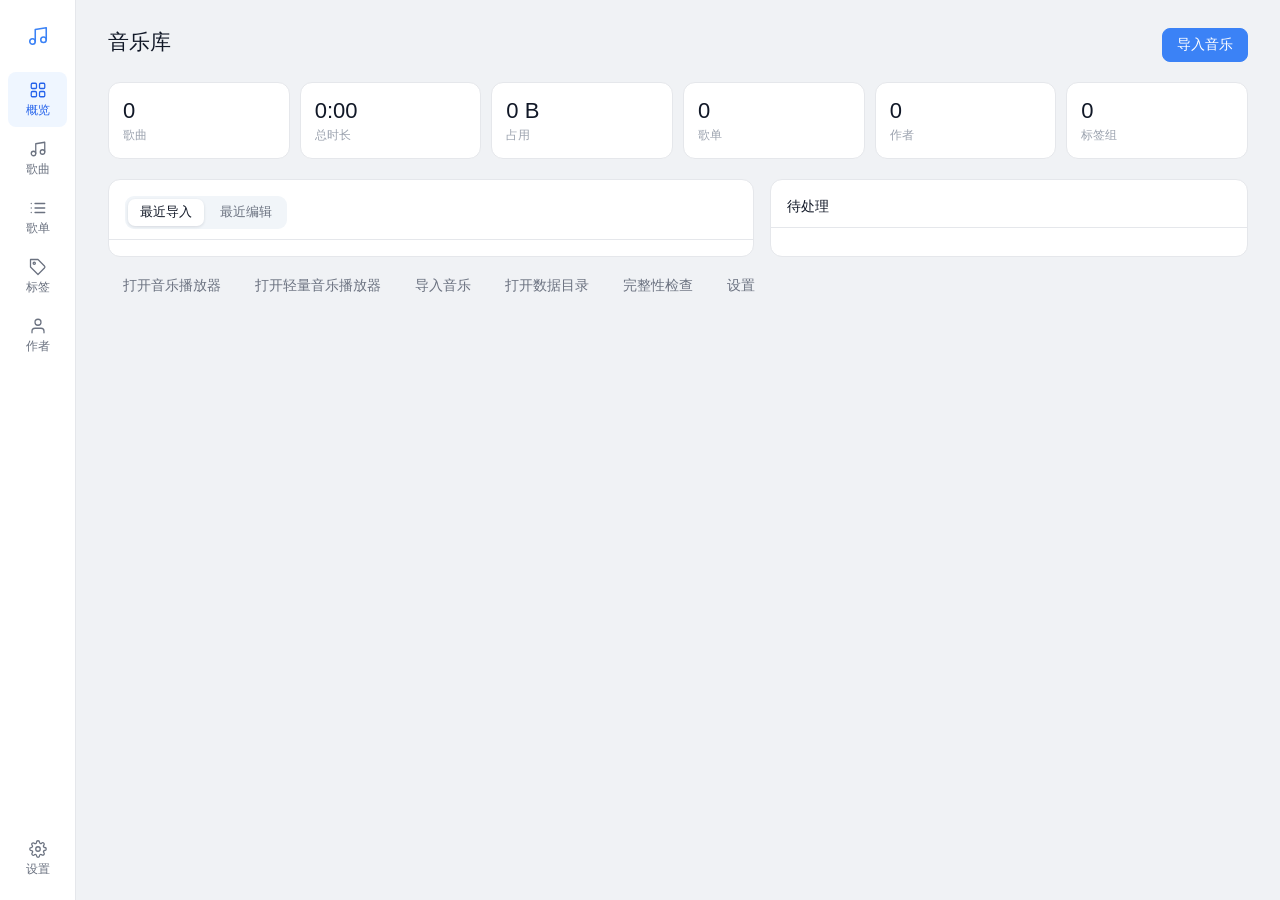
==== app/ui/manager/index.html @ 45241abf "重构（项目大一统）" ====
<!DOCTYPE html>
<html lang="zh-CN" data-theme="light">
<head>
  <meta charset="utf-8">
  <meta name="viewport" content="width=device-width, initial-scale=1">
  <title>音乐库管理器</title>
  <link rel="stylesheet" href="styles.css">
  <script>
    // 首帧前先把主题定下来，避免深色模式下先白一下。
    (function () {
      try {
        var saved = window.localStorage.getItem("theme");
        if (saved === "light" || saved === "dark") {
          document.documentElement.dataset.theme = saved;
        } else if (window.matchMedia("(prefers-color-scheme: dark)").matches) {
          document.documentElement.dataset.theme = "dark";
        }
      } catch (error) {
        /* localStorage 不可用时按浅色处理 */
      }
    })();
  </script>
</head>
<body>
  <div class="app" id="app">
    <nav class="rail" aria-label="主导航">
      <div class="rail-brand" aria-hidden="true">
        <svg viewBox="0 0 24 24"><path d="M9 18V5l12-2v13"/><circle cx="6" cy="18" r="3"/><circle cx="18" cy="16" r="3"/></svg>
      </div>

      <button class="rail-item is-active" data-section="overview">
        <svg viewBox="0 0 24 24" aria-hidden="true">
          <rect x="3" y="3" width="7" height="7" rx="1.5"/>
          <rect x="14" y="3" width="7" height="7" rx="1.5"/>
          <rect x="3" y="14" width="7" height="7" rx="1.5"/>
          <rect x="14" y="14" width="7" height="7" rx="1.5"/>
        </svg>
        <span data-i18n="nav.overview">概览</span>
      </button>

      <button class="rail-item" data-section="songs">
        <svg viewBox="0 0 24 24" aria-hidden="true">
          <path d="M9 18V5l12-2v13"/>
          <circle cx="6" cy="18" r="3"/>
          <circle cx="18" cy="16" r="3"/>
        </svg>
        <span data-i18n="nav.songs">歌曲</span>
      </button>

      <button class="rail-item" data-section="playlists">
        <svg viewBox="0 0 24 24" aria-hidden="true">
          <path d="M8 6h13M8 12h13M8 18h13M3 6h.01M3 12h.01M3 18h.01"/>
        </svg>
        <span data-i18n="nav.playlists">歌单</span>
      </button>

      <button class="rail-item" data-section="tags">
        <svg viewBox="0 0 24 24" aria-hidden="true">
          <path d="M20.59 13.41 12 22 2 12V2h10l8.59 8.59a2 2 0 0 1 0 2.82Z"/>
          <circle cx="7" cy="7" r="1.5"/>
        </svg>
        <span data-i18n="nav.tags">标签</span>
      </button>

      <button class="rail-item" data-section="authors">
        <svg viewBox="0 0 24 24" aria-hidden="true">
          <path d="M20 21v-2a4 4 0 0 0-4-4H8a4 4 0 0 0-4 4v2"/>
          <circle cx="12" cy="7" r="4"/>
        </svg>
        <span data-i18n="nav.authors">作者</span>
      </button>

      <div class="rail-spacer"></div>

      <button class="rail-item" data-section="settings">
        <svg viewBox="0 0 24 24" aria-hidden="true">
          <circle cx="12" cy="12" r="3"/>
          <path d="M19.4 15a1.65 1.65 0 0 0 .33 1.82l.06.06a2 2 0 1 1-2.83 2.83l-.06-.06a1.65 1.65 0 0 0-1.82-.33 1.65 1.65 0 0 0-1 1.51V21a2 2 0 1 1-4 0v-.09a1.65 1.65 0 0 0-1-1.51 1.65 1.65 0 0 0-1.82.33l-.06.06a2 2 0 1 1-2.83-2.83l.06-.06a1.65 1.65 0 0 0 .33-1.82 1.65 1.65 0 0 0-1.51-1H3a2 2 0 1 1 0-4h.09a1.65 1.65 0 0 0 1.51-1 1.65 1.65 0 0 0-.33-1.82l-.06-.06a2 2 0 1 1 2.83-2.83l.06.06a1.65 1.65 0 0 0 1.82.33H9a1.65 1.65 0 0 0 1-1.51V3a2 2 0 1 1 4 0v.09a1.65 1.65 0 0 0 1 1.51 1.65 1.65 0 0 0 1.82-.33l.06-.06a2 2 0 1 1 2.83 2.83l-.06.06a1.65 1.65 0 0 0-.33 1.82V9a1.65 1.65 0 0 0 1.51 1H21a2 2 0 1 1 0 4h-.09a1.65 1.65 0 0 0-1.51 1Z"/>
        </svg>
        <span data-i18n="nav.settings">设置</span>
      </button>
    </nav>

    <main class="main" id="main">
      <section class="view" data-view="overview">
        <header class="page-head">
          <div class="page-title">
            <h1 data-i18n="overview.title">音乐库</h1>
            <p class="page-sub" id="summary"></p>
          </div>
          <div class="page-actions">
            <button class="btn primary" data-action="import" data-i18n="action.import_music">导入音乐</button>
          </div>
        </header>

        <div class="stats" id="stats">
          <button class="stat" data-target="songs">
            <span class="stat-value" data-stat="musics">0</span>
            <span class="stat-label" data-i18n="overview.stat_songs">歌曲</span>
          </button>
          <button class="stat" data-target="songs">
            <span class="stat-value" data-stat="duration">0:00</span>
            <span class="stat-label" data-i18n="overview.stat_duration">总时长</span>
          </button>
          <button class="stat" data-target="songs">
            <span class="stat-value" data-stat="size">0 B</span>
            <span class="stat-label" data-i18n="overview.stat_size">占用</span>
          </button>
          <button class="stat" data-target="playlists">
            <span class="stat-value" data-stat="playlists">0</span>
            <span class="stat-label" data-i18n="overview.stat_playlists">歌单</span>
          </button>
          <button class="stat" data-target="authors">
            <span class="stat-value" data-stat="authors">0</span>
            <span class="stat-label" data-i18n="overview.stat_authors">作者</span>
          </button>
          <button class="stat" data-target="tags">
            <span class="stat-value" data-stat="tag_groups">0</span>
            <span class="stat-label" data-i18n="overview.stat_tags">标签组</span>
          </button>
        </div>

        <div class="empty" id="overview-empty" hidden>
          <svg class="empty-art" viewBox="0 0 24 24" aria-hidden="true">
            <path d="M9 18V5l12-2v13"/>
            <circle cx="6" cy="18" r="3"/>
            <circle cx="18" cy="16" r="3"/>
          </svg>
          <h2 data-i18n="empty.library_title">库里还没有歌</h2>
          <p data-i18n="empty.library_hint">导入音乐后，这里会显示歌曲、歌单与标签的概况。</p>
          <button class="btn primary" data-action="import" data-i18n="action.import_first">导入第一首歌</button>
        </div>

        <div class="columns" id="overview-columns">
          <section class="card">
            <div class="card-head">
              <div class="tabs" role="tablist">
                <button class="tab is-active" data-tab="imported" role="tab">
                  <span data-i18n="overview.recent_imported">最近导入</span>
                </button>
                <button class="tab" data-tab="edited" role="tab">
                  <span data-i18n="overview.recent_edited">最近编辑</span>
                </button>
              </div>
            </div>
            <ul class="rows" id="recent"></ul>
          </section>

          <section class="card">
            <div class="card-head">
              <h2 class="card-title" data-i18n="overview.issues">待处理</h2>
            </div>
            <ul class="rows" id="issues"></ul>
          </section>
        </div>

        <div class="quick" id="quick">
          <button class="btn ghost" data-action="launch_player" data-i18n="action.open_player">打开音乐播放器</button>
          <button class="btn ghost" data-action="launch_simple" data-i18n="action.open_simple">打开轻量音乐播放器</button>
          <button class="btn ghost" data-action="import" data-i18n="action.import_music">导入音乐</button>
          <button class="btn ghost" data-action="data_dir" data-i18n="action.open_data_dir">打开数据目录</button>
          <button class="btn ghost" data-action="integrity" data-i18n="action.integrity">完整性检查</button>
          <button class="btn ghost" data-action="settings" data-i18n="action.settings">设置</button>
        </div>
      </section>

      <section class="view view--split is-hidden" data-view="songs">
        <aside class="list-pane">
          <header class="pane-head">
            <div class="pane-title">
              <h2 data-i18n="nav.songs">歌曲</h2>
              <p class="pane-sub" id="songs-count"></p>
            </div>
            <button class="btn primary" data-action="import" data-i18n="action.import">导入</button>
          </header>

          <div class="search">
            <svg class="search-icon" viewBox="0 0 24 24" aria-hidden="true">
              <circle cx="11" cy="11" r="7"/>
              <path d="m20 20-3.5-3.5"/>
            </svg>
            <input id="songs-search" type="search" data-i18n-placeholder="songs.search" autocomplete="off">
            <button class="search-clear" id="songs-search-clear" type="button" aria-label="清除" hidden>×</button>
          </div>

          <div class="list-tools">
            <label class="check">
              <input type="checkbox" id="songs-select-all">
              <span data-i18n="action.select_all">全选</span>
            </label>
            <div class="select small" id="songs-sort" role="combobox" tabindex="0"
                 aria-expanded="false" aria-haspopup="listbox" data-value="title">
              <span class="select-value"></span>
              <svg class="select-arrow" viewBox="0 0 12 12" aria-hidden="true">
                <path d="M2.5 4.5L6 8l3.5-3.5"/>
              </svg>
              <div class="select-menu" role="listbox"></div>
            </div>
          </div>

          <ul class="song-list" id="song-list"></ul>

          <div class="selection-bar is-hidden" id="selection-bar">
            <span class="selection-count" id="selection-count"></span>
            <div class="selection-actions">
              <button class="btn soft" data-batch="tags" data-i18n="action.batch_tags">加标签</button>
              <button class="btn soft" data-batch="playlist" data-i18n="action.batch_playlist">加入歌单</button>
              <button class="btn ghost" data-batch="clear" data-i18n="action.clear">取消选择</button>
              <button class="btn danger-ghost" data-batch="delete" data-i18n="song.delete">删除歌曲</button>
            </div>
          </div>
        </aside>

        <section class="detail-pane" id="song-detail"></section>
      </section>

      <section class="view view--split is-hidden" data-view="playlists">
        <aside class="list-pane">
          <header class="pane-head">
            <div class="pane-title">
              <h2 data-i18n="nav.playlists">歌单</h2>
              <p class="pane-sub" id="playlists-count"></p>
            </div>
            <button class="btn primary" id="btn-new-playlist" data-i18n="playlist.new">新建</button>
          </header>

          <div class="search">
            <svg class="search-icon" viewBox="0 0 24 24" aria-hidden="true">
              <circle cx="11" cy="11" r="7"/>
              <path d="m20 20-3.5-3.5"/>
            </svg>
            <input id="playlists-search" type="search" data-i18n-placeholder="playlist.search" autocomplete="off">
            <button class="search-clear" id="playlists-search-clear" type="button" aria-label="清除" hidden>×</button>
          </div>

          <ul class="song-list" id="playlist-list"></ul>
        </aside>

        <section class="detail-pane" id="playlist-detail"></section>
      </section>

      <section class="view view--split is-hidden" data-view="tags">
        <aside class="list-pane">
          <header class="pane-head">
            <div class="pane-title">
              <h2 data-i18n="nav.tags">标签</h2>
              <p class="pane-sub" id="tags-count"></p>
            </div>
            <button class="btn primary" id="btn-new-tag-group" data-i18n="tag.new_group">新建</button>
          </header>

          <div class="search">
            <svg class="search-icon" viewBox="0 0 24 24" aria-hidden="true">
              <circle cx="11" cy="11" r="7"/>
              <path d="m20 20-3.5-3.5"/>
            </svg>
            <input id="tags-search" type="search" data-i18n-placeholder="tag.search" autocomplete="off">
            <button class="search-clear" id="tags-search-clear" type="button" aria-label="清除" hidden>×</button>
          </div>

          <ul class="song-list" id="tag-list"></ul>
        </aside>

        <section class="detail-pane" id="tag-detail"></section>
      </section>

      <section class="view view--split is-hidden" data-view="authors">
        <aside class="list-pane">
          <header class="pane-head">
            <div class="pane-title">
              <h2 data-i18n="nav.authors">作者</h2>
              <p class="pane-sub" id="authors-count"></p>
            </div>
            <button class="btn primary" id="btn-new-author" data-i18n="author.new">新建</button>
          </header>

          <div class="search">
            <svg class="search-icon" viewBox="0 0 24 24" aria-hidden="true">
              <circle cx="11" cy="11" r="7"/>
              <path d="m20 20-3.5-3.5"/>
            </svg>
            <input id="authors-search" type="search" data-i18n-placeholder="author.search" autocomplete="off">
            <button class="search-clear" id="authors-search-clear" type="button" aria-label="清除" hidden>×</button>
          </div>

          <div class="list-tools" id="author-tools" hidden>
            <span class="pane-sub" id="author-empty-count"></span>
            <button class="btn ghost small" data-action="clean_authors" data-i18n="author.clean">清理空作者</button>
          </div>

          <ul class="song-list" id="author-list"></ul>
        </aside>

        <section class="detail-pane" id="author-detail"></section>
      </section>

      <section class="view is-hidden" data-view="settings">
        <header class="page-head">
          <div class="page-title">
            <h1 data-i18n="nav.settings">设置</h1>
            <p class="page-sub" data-i18n="settings.sub">改完即生效，没有保存按钮。</p>
          </div>
        </header>

        <div class="settings">
          <nav class="settings-nav" id="settings-nav" aria-label="设置分页">
            <button class="settings-tab is-active" data-settings="general" data-i18n="settings.general">通用</button>
            <button class="settings-tab" data-settings="simple" data-i18n="settings.simple">轻量音乐播放器</button>
            <button class="settings-tab" data-settings="player" data-i18n="settings.player">音乐播放器</button>
            <button class="settings-tab" data-settings="import" data-i18n="settings.import">导入</button>
            <button class="settings-tab" data-settings="maintenance" data-i18n="settings.maintenance">维护</button>
            <button class="settings-tab" data-settings="about" data-i18n="about.title">关于</button>
          </nav>
          <div class="settings-body" id="settings-body"></div>
        </div>
      </section>

      <section class="view is-hidden" data-view="pending">
        <div class="empty">
          <svg class="empty-art" viewBox="0 0 24 24" aria-hidden="true">
            <path d="M12 3v18M3 12h18"/>
          </svg>
          <h2 id="pending-title" data-i18n="section.pending_title">这个分区还在建设中</h2>
          <p data-i18n="section.pending_hint">当前阶段完成了概览与数据层，其余分区会在后续阶段补齐。</p>
        </div>
      </section>
    </main>
  </div>

  <div class="audition" id="audition" hidden>
    <audio id="audition-audio" preload="auto"></audio>
    <div class="audition-title" id="audition-title"></div>
    <button class="icon-btn audition-toggle" id="audition-toggle" type="button" data-playing="false" aria-label="播放">
      <svg class="icon-play" viewBox="0 0 24 24" aria-hidden="true"><path d="M8 5v14l11-7z"/></svg>
      <svg class="icon-pause" viewBox="0 0 24 24" aria-hidden="true"><path d="M7 4h4v16H7zM13 4h4v16h-4z"/></svg>
    </button>
    <span class="audition-time" id="audition-current">0:00</span>
    <input class="range audition-seek" id="audition-seek" type="range" min="0" max="1000" value="0" aria-label="进度">
    <span class="audition-time" id="audition-total">0:00</span>
    <div class="audition-volume">
      <svg class="audition-vol-icon" viewBox="0 0 24 24" aria-hidden="true">
        <path d="M4 9.5h3.5L12 6v12L7.5 14.5H4z"/><path d="M15.5 9a4 4 0 0 1 0 6"/>
      </svg>
      <input class="range audition-vol" id="audition-volume" type="range" min="0" max="100" step="1" value="5" aria-label="试听音量">
      <span class="audition-time" id="audition-volume-value">5%</span>
    </div>
    <button class="icon-btn" id="audition-close" type="button" aria-label="关闭">×</button>
  </div>

  <aside class="drawer" id="drawer" role="dialog" aria-modal="false" hidden>
    <header class="drawer-head">
      <h2 id="drawer-title"></h2>
      <button class="icon-btn" id="drawer-close" type="button" aria-label="关闭">×</button>
    </header>
    <div class="drawer-body" id="drawer-body"></div>
  </aside>

  <div class="menu" id="menu" role="menu" hidden></div>

  <div class="modal" id="modal" hidden>
    <div class="modal-card" id="modal-card" role="dialog" aria-modal="true" tabindex="-1">
      <header class="modal-head">
        <h2 id="modal-title"></h2>
        <button class="icon-btn" id="modal-close" type="button" aria-label="关闭">×</button>
      </header>
      <div class="modal-body" id="modal-body"></div>
      <footer class="modal-actions" id="modal-actions"></footer>
    </div>
  </div>

  <div class="toast" id="toast" role="status" hidden></div>

  <!-- 没有构建步骤：按职责拆成多个普通脚本，共享全局作用域，顺序见 docs/architecture.md -->
  <script src="js/core.js"></script>
  <script src="js/navigation.js"></script>
  <script src="js/ui-widgets.js"></script>
  <script src="js/render-overview.js"></script>
  <script src="js/render-songs.js"></script>
  <script src="js/render-playlists.js"></script>
  <script src="js/render-library.js"></script>
  <script src="js/markdown.js"></script>
  <script src="js/render-settings.js"></script>
  <script src="js/stats.js"></script>
  <script src="js/integrity.js"></script>
  <script src="js/import.js"></script>
  <script src="js/actions-library.js"></script>
  <script src="js/actions-songs.js"></script>
  <script src="js/events-shell.js"></script>
  <script src="js/events-playlists.js"></script>
  <script src="js/events-library.js"></script>
  <script src="js/events-panels.js"></script>
  <script src="js/main.js"></script>
</body>
</html>
---- app/ui/manager/styles.css ----
:root {
  color-scheme: light;

  --bg: #f0f2f5;
  --panel: #ffffff;
  --border: #e5e7eb;
  --border-strong: #d1d5db;
  --border-soft: #edf1f6;

  --text: #374151;
  --text-strong: #111827;
  --text-soft: #6b7280;
  --muted: #9ca3af;
  --placeholder: #c3c9d4;

  --surface-sunken: #f9fafb;
  --surface-hover: #f8fafc;
  --surface-active: #f1f5f9;
  --surface-muted: #f3f4f6;

  --blue: #3b82f6;
  --blue-dark: #2563eb;
  --blue-text: #2563eb;
  --blue-soft: #eff6ff;
  --blue-border: #bfdbfe;

  --amber: #f59e0b;
  --amber-soft: #fef3c7;
  --amber-text: #92400e;
  --red: #dc2626;
  --red-soft: #fef2f2;
  --red-text: #b91c1c;

  --shadow: rgba(15, 23, 42, 0.12);
  --shadow-strong: rgba(15, 23, 42, 0.18);
  --backdrop: rgba(15, 23, 42, 0.32);
  --focus-ring: rgba(59, 130, 246, 0.16);
  --toast-bg: #111827;
  --scrollbar: #d3d8e0;
  --scrollbar-hover: #b8bfca;

  --radius: 8px;
  --radius-lg: 12px;
  --ease: cubic-bezier(0.2, 0.7, 0.3, 1);
}

[data-theme="dark"] {
  color-scheme: dark;

  --bg: #14161a;
  --panel: #1c1f24;
  --border: #2a2e35;
  --border-strong: #3a3f47;
  --border-soft: #24282e;

  --text: #d7dbe2;
  --text-strong: #f0f2f5;
  --text-soft: #9aa1ac;
  --muted: #6f7681;
  --placeholder: #5b626d;

  --surface-sunken: #191c21;
  --surface-hover: #24282f;
  --surface-active: #2b3038;
  --surface-muted: #21252b;

  --blue: #4c8df6;
  --blue-dark: #6aa2f9;
  --blue-text: #8ab4f8;
  --blue-soft: #1b2a44;
  --blue-border: #2f4a74;

  --amber: #f5a524;
  --amber-soft: #3a2e12;
  --amber-text: #fcd34d;
  --red: #e5484d;
  --red-soft: #3a1d1f;
  --red-text: #fca5a5;

  --shadow: rgba(0, 0, 0, 0.45);
  --shadow-strong: rgba(0, 0, 0, 0.6);
  --backdrop: rgba(0, 0, 0, 0.55);
  --focus-ring: rgba(76, 141, 246, 0.3);
  --toast-bg: #33383f;
  --scrollbar: #3a4048;
  --scrollbar-hover: #4b525c;
}

* {
  box-sizing: border-box;
}

html,
body {
  height: 100%;
  margin: 0;
}

body {
  background: var(--bg);
  color: var(--text);
  font-family: "Microsoft YaHei", "Segoe UI", "Helvetica Neue", sans-serif;
  font-size: 15px;
  line-height: 1.55;
  overflow: hidden;
  -webkit-font-smoothing: antialiased;
}

button,
input,
select {
  font-family: inherit;
}

.is-hidden {
  display: none !important;
}

/* 作者样式里的 display 会盖掉浏览器对 [hidden] 的默认处理，
   弹窗、菜单、Toast 都靠这个属性开关，必须显式兜底。 */
[hidden] {
  display: none !important;
}

/* ---------- 骨架 ---------- */

.app {
  display: grid;
  grid-template-columns: 76px minmax(0, 1fr);
  height: 100vh;
}

.rail {
  display: flex;
  flex-direction: column;
  gap: 4px;
  min-height: 0;
  padding: 16px 8px 14px;
  background: var(--panel);
  border-right: 1px solid var(--border);
}

.rail-brand {
  display: flex;
  align-items: center;
  justify-content: center;
  height: 40px;
  margin-bottom: 12px;
  color: var(--blue);
}

.rail-brand svg {
  width: 22px;
  height: 22px;
  fill: none;
  stroke: currentColor;
  stroke-width: 1.7;
  stroke-linecap: round;
  stroke-linejoin: round;
}

.rail-spacer {
  flex: 1;
}

.rail-item {
  display: flex;
  flex-direction: column;
  align-items: center;
  gap: 4px;
  padding: 9px 2px;
  border: none;
  border-radius: var(--radius);
  background: transparent;
  color: var(--text-soft);
  font-size: 11.5px;
  line-height: 1.3;
  cursor: pointer;
  transition: background 0.14s ease, color 0.14s ease;
}

.rail-item svg {
  width: 18px;
  height: 18px;
  fill: none;
  stroke: currentColor;
  stroke-width: 1.7;
  stroke-linecap: round;
  stroke-linejoin: round;
}

.rail-item:hover {
  background: var(--surface-hover);
  color: var(--text);
}

.rail-item.is-active {
  background: var(--blue-soft);
  color: var(--blue-text);
}

/* ---------- 主区 ---------- */

.main {
  min-width: 0;
  min-height: 0;
}

.view {
  height: 100%;
  padding: 28px 32px 40px;
  overflow-y: auto;
  animation: view-in 0.2s var(--ease);
}

/* 设置页：标题与左侧分页固定，只有右栏滚动。 */
.view[data-view="settings"] {
  display: grid;
  grid-template-rows: auto minmax(0, 1fr);
  padding: 28px 32px 0;
  overflow: hidden;
}

.view--split {
  display: grid;
  grid-template-columns: 320px minmax(0, 1fr);
  height: 100%;
  padding: 0;
  overflow: hidden;
}

@keyframes view-in {
  from {
    opacity: 0;
    transform: translateY(6px);
  }
  to {
    opacity: 1;
    transform: none;
  }
}

.page-head {
  display: flex;
  align-items: flex-start;
  justify-content: space-between;
  gap: 16px;
  margin-bottom: 20px;
}

.page-title h1 {
  margin: 0;
  font-size: 21px;
  font-weight: 500;
  color: var(--text-strong);
  line-height: 1.35;
}

.page-sub {
  margin: 4px 0 0;
  color: var(--muted);
  font-size: 12.5px;
}

.page-actions {
  display: flex;
  gap: 8px;
  flex: none;
}

/* ---------- 按钮 ---------- */

.btn {
  display: inline-flex;
  align-items: center;
  justify-content: center;
  gap: 6px;
  height: 34px;
  padding: 0 14px;
  border: 1px solid var(--border-strong);
  border-radius: var(--radius);
  background: var(--panel);
  color: var(--text);
  font-size: 13.5px;
  cursor: pointer;
  transition: background 0.14s ease, border-color 0.14s ease, color 0.14s ease,
    transform 0.08s ease;
}

.btn:hover {
  background: var(--surface-sunken);
  border-color: var(--muted);
}

.btn:active {
  transform: translateY(1px);
}

.btn.primary {
  border-color: var(--blue);
  background: var(--blue);
  color: #fff;
}

.btn.primary:hover {
  border-color: var(--blue-dark);
  background: var(--blue-dark);
}

.btn.ghost {
  border-color: transparent;
  background: transparent;
  color: var(--text-soft);
}

.btn.ghost:hover {
  background: var(--surface-active);
  color: var(--text);
}

.btn.soft {
  border-color: transparent;
  background: transparent;
  color: var(--text);
}

.btn.soft:hover {
  background: var(--blue-soft);
  color: var(--blue-text);
}

.btn.danger-ghost {
  border-color: transparent;
  background: transparent;
  color: var(--red-text);
}

.btn.danger-ghost:hover {
  background: var(--red-soft);
}

.btn.danger {
  border-color: var(--red);
  background: var(--red);
  color: #fff;
}

.btn.danger:hover {
  border-color: var(--red-text);
  background: var(--red-text);
}

.btn.small {
  height: 28px;
  padding: 0 10px;
  font-size: 12.5px;
}

.btn:disabled {
  border-color: var(--border);
  background: var(--surface-muted);
  color: var(--muted);
  cursor: default;
  transform: none;
}

.icon-btn {
  transition:
    background 0.14s ease,
    color 0.14s ease,
    transform 0.12s ease;
  display: inline-flex;
  align-items: center;
  justify-content: center;
  width: 28px;
  height: 28px;
  padding: 0;
  border: none;
  border-radius: 6px;
  background: transparent;
  color: var(--muted);
  font-size: 18px;
  line-height: 1;
  cursor: pointer;
}

.icon-btn:active:not(:disabled) {
  transform: scale(0.92);
}

.icon-btn:hover {
  background: var(--surface-active);
  color: var(--text);
}

/* ---------- 数据卡片 ---------- */

.stats {
  display: grid;
  grid-template-columns: repeat(6, minmax(0, 1fr));
  gap: 10px;
  margin-bottom: 20px;
}

.stat {
  display: flex;
  flex-direction: column;
  gap: 2px;
  padding: 14px;
  border: 1px solid var(--border);
  border-radius: var(--radius-lg);
  background: var(--panel);
  text-align: left;
  cursor: pointer;
  transition: border-color 0.14s ease, background 0.14s ease, transform 0.08s ease;
}

.stat:hover {
  border-color: var(--border-strong);
  background: var(--surface-hover);
}

.stat:active {
  transform: translateY(1px);
}

.stat-value {
  overflow: hidden;
  color: var(--text-strong);
  font-size: 22px;
  font-weight: 500;
  line-height: 1.25;
  white-space: nowrap;
  text-overflow: ellipsis;
}

.stat-label {
  color: var(--muted);
  font-size: 12px;
}

/* ---------- 卡片与列表 ---------- */

.columns {
  display: grid;
  grid-template-columns: minmax(0, 1.35fr) minmax(0, 1fr);
  gap: 16px;
}

.card {
  min-width: 0;
  padding: 0;
  background: var(--panel);
  border: 1px solid var(--border);
  border-radius: var(--radius-lg);
}

.card-head {
  display: flex;
  align-items: center;
  justify-content: space-between;
  gap: 12px;
  padding: 16px 16px 10px;
  border-bottom: 1px solid var(--border);
}

.card-title {
  margin: 0;
  color: var(--text-strong);
  font-size: 14px;
  font-weight: 500;
}

/* 卡片标题下面画一条比行分隔线更重的线。
   线的上下各留 10px 左右：上面是标题的内边距，下面是第一行自己的 padding-top，
   所以这里不能再加 margin-bottom，否则线会明显贴着标题、远离内容。 */
.card > .card-title,
.card > .card-tools,
.card > .card-heading {
  padding-top: 4px;
  padding-bottom: 10px;
  border-bottom: 1px solid var(--border);
}

.card-hint {
  margin: 6px 0 0;
  color: var(--muted);
  font-size: 12px;
  line-height: 1.6;
}

.card-heading + :is(.field-row, .toggle-row, .settings-row, .adapt-row, .tag-edit-row, .filter-row),
.card-tools + :is(.field-row, .toggle-row, .settings-row, .adapt-row, .tag-edit-row, .filter-row) {
  border-top: none;
}

/* 卡片底部的操作条：分隔线在上，按钮在下。 */
.card-foot {
  display: flex;
  justify-content: flex-end;
  gap: 8px;
  margin-top: 0;
  padding-top: 10px;
  border-top: 1px solid var(--border);
}

.tabs {
  display: flex;
  gap: 4px;
  padding: 3px;
  border-radius: 9px;
  background: var(--surface-active);
}

.tab {
  padding: 5px 12px;
  border: none;
  border-radius: 7px;
  background: transparent;
  color: var(--text-soft);
  font-size: 12.5px;
  cursor: pointer;
  transition: background 0.14s ease, color 0.14s ease;
}

.tab:hover {
  color: var(--text);
}

.tab.is-active {
  background: var(--panel);
  color: var(--text-strong);
  box-shadow: 0 1px 3px var(--shadow);
}

.rows {
  display: flex;
  flex-direction: column;
  margin: 0;
  padding: 8px;
  list-style: none;
}

.row {
  display: flex;
  align-items: center;
  gap: 12px;
  padding: 8px 10px;
  border-radius: var(--radius);
  transition: background 0.14s ease;
}

.row.is-clickable {
  cursor: pointer;
}

.row:hover {
  background: var(--surface-hover);
}

.row-body {
  min-width: 0;
  flex: 1;
}

.row-title {
  display: block;
  overflow: hidden;
  color: var(--text);
  font-size: 13.5px;
  white-space: nowrap;
  text-overflow: ellipsis;
}

.row-sub {
  display: block;
  overflow: hidden;
  color: var(--muted);
  font-size: 12px;
  white-space: nowrap;
  text-overflow: ellipsis;
}

.row-time {
  flex: none;
  color: var(--muted);
  font-size: 11.5px;
}

.row-mark {
  flex: none;
  width: 7px;
  height: 7px;
  border-radius: 50%;
  background: var(--amber);
}

.row-empty {
  padding: 22px 10px;
  color: var(--muted);
  font-size: 12.5px;
  text-align: center;
}

.quick {
  display: flex;
  flex-wrap: wrap;
  gap: 4px;
  margin-top: 12px;
}

/* ---------- 列表栏 ---------- */

.list-pane {
  display: flex;
  flex-direction: column;
  min-width: 0;
  min-height: 0;
  padding: 24px 16px 0;
  background: var(--panel);
  border-right: 1px solid var(--border);
}

.pane-head {
  display: flex;
  align-items: flex-start;
  justify-content: space-between;
  gap: 10px;
  margin-bottom: 14px;
}

.pane-title h2 {
  margin: 0;
  color: var(--text-strong);
  font-size: 17px;
  font-weight: 500;
  line-height: 1.35;
}

.pane-sub {
  margin: 2px 0 0;
  color: var(--muted);
  font-size: 12px;
}

.search {
  position: relative;
  display: flex;
  align-items: center;
}

.search-icon {
  position: absolute;
  left: 10px;
  width: 14px;
  height: 14px;
  fill: none;
  stroke: var(--muted);
  stroke-width: 1.6;
  stroke-linecap: round;
  pointer-events: none;
}

.search input {
  width: 100%;
  height: 34px;
  padding: 0 30px 0 31px;
  border: 1px solid var(--border);
  border-radius: var(--radius);
  background: var(--surface-sunken);
  color: var(--text);
  font-size: 13px;
  transition:
    border-color 0.16s var(--ease),
    box-shadow 0.16s var(--ease),
    background 0.16s var(--ease);
}

.search input::placeholder {
  color: var(--muted);
}

.search input:focus {
  outline: none;
  border-color: var(--blue);
  background: var(--panel);
  box-shadow: 0 0 0 3px var(--focus-ring);
}

.search-clear {
  position: absolute;
  right: 5px;
  width: 22px;
  height: 22px;
  padding: 0;
  border: none;
  border-radius: 50%;
  background: transparent;
  color: var(--muted);
  font-size: 15px;
  line-height: 1;
  cursor: pointer;
}

.search-clear:hover {
  background: var(--surface-active);
  color: var(--text);
}

.list-tools {
  display: flex;
  align-items: center;
  justify-content: space-between;
  gap: 8px;
  margin-top: 10px;
  padding-bottom: 8px;
  border-bottom: 1px solid var(--border-soft);
}

/* ---------- 复选框 ---------- */

/* 原生勾在不同缩放与深色模式下观感不一致，这里统一自绘：
   方框 + 白色对勾，选中填蓝，半选画横杠。 */
input[type="checkbox"] {
  position: relative;
  flex: none;
  width: 15px;
  height: 15px;
  margin: 0;
  border: 1.5px solid var(--border-strong);
  border-radius: 4px;
  background: var(--panel);
  appearance: none;
  cursor: pointer;
  transition:
    background 0.14s var(--ease),
    border-color 0.14s var(--ease);
}

input[type="checkbox"]:hover {
  border-color: var(--blue);
}

input[type="checkbox"]:checked,
input[type="checkbox"]:indeterminate {
  border-color: var(--blue);
  background: var(--blue);
}

@keyframes check-in {
  from {
    opacity: 0;
    transform: translate(-50%, calc(-50% - 1.6px)) rotate(42deg) scale(0.4);
  }
}

@keyframes dash-in {
  from {
    opacity: 0;
    transform: scaleX(0.2);
  }
}

input[type="checkbox"]:checked::after {
  animation: check-in 0.14s var(--ease);
  content: "";
  position: absolute;
  top: 50%;
  left: 50%;
  width: 4px;
  height: 8px;
  border: solid #fff;
  border-width: 0 1.8px 1.8px 0;
  transform: translate(-50%, calc(-50% - 1.6px)) rotate(42deg);
}

input[type="checkbox"]:indeterminate::after {
  animation: dash-in 0.14s var(--ease);
  content: "";
  position: absolute;
  top: 50%;
  left: 50%;
  width: 7px;
  height: 1.8px;
  margin: -0.9px 0 0 -3.5px;
  border-radius: 1px;
  background: #fff;
}

input[type="checkbox"]:focus-visible {
  outline: 2px solid var(--blue);
  outline-offset: 2px;
}

input[type="checkbox"]:disabled {
  opacity: 0.45;
  cursor: not-allowed;
}

.check {
  display: inline-flex;
  align-items: center;
  gap: 6px;
  color: var(--text-soft);
  font-size: 12.5px;
  cursor: pointer;
  user-select: none;
}

/* 自绘下拉框：原生 select 的弹出层由系统渲染，深色模式下无法控制。 */
.select {
  position: relative;
  display: flex;
  align-items: center;
  height: 34px;
  padding: 0 34px 0 11px;
  border: 1px solid var(--border-strong);
  border-radius: var(--radius);
  background: var(--panel);
  color: var(--text);
  font-size: 14px;
  cursor: pointer;
  user-select: none;
  transition: border-color 0.14s ease, box-shadow 0.14s ease;
}

.select:hover {
  border-color: var(--muted);
}

.select:focus-visible,
.select.open {
  outline: none;
  border-color: var(--blue);
  box-shadow: 0 0 0 3px var(--focus-ring);
}

.select-value {
  flex: 1;
  overflow: hidden;
  white-space: nowrap;
  text-overflow: ellipsis;
}

.select-arrow {
  position: absolute;
  right: 11px;
  width: 12px;
  height: 12px;
  fill: none;
  stroke: var(--muted);
  stroke-width: 1.6;
  stroke-linecap: round;
  stroke-linejoin: round;
  transition: transform 0.16s var(--ease);
}

.select.open .select-arrow {
  transform: rotate(180deg);
}

.select-menu {
  position: absolute;
  z-index: 20;
  top: calc(100% + 6px);
  left: 0;
  right: 0;
  display: none;
  min-width: 100%;
  max-height: 240px;
  padding: 6px;
  overflow-y: auto;
  border: 1px solid var(--border);
  border-radius: 10px;
  background: var(--panel);
  box-shadow: 0 12px 28px var(--shadow);
}

.select.open .select-menu {
  display: block;
  animation: menu-in 0.14s var(--ease);
}

.select-option {
  display: block;
  width: 100%;
  padding: 8px 10px;
  border: none;
  border-radius: 6px;
  background: transparent;
  color: var(--text);
  font-family: inherit;
  font-size: 13.5px;
  text-align: left;
  cursor: pointer;
}

.select-option:hover {
  background: var(--surface-active);
}

.select-option.active {
  background: var(--blue-soft);
  color: var(--blue-text);
  font-weight: 500;
}

/* 工具栏里的紧凑变体，弹层仍然按标准尺寸展开。 */
.select.small {
  height: 28px;
  padding: 0 26px 0 8px;
  border-radius: 6px;
  font-size: 12.5px;
}

.select.small .select-arrow {
  right: 8px;
  width: 10px;
  height: 10px;
}

.select.small .select-menu {
  right: 0;
  left: auto;
  min-width: 132px;
  padding: 4px;
}

.select.small .select-option {
  padding: 6px 8px;
  font-size: 12.5px;
}

.song-list {
  display: flex;
  flex: 1;
  flex-direction: column;
  gap: 4px;
  min-height: 0;
  margin: 6px -6px 0;
  padding: 0 6px 10px;
  overflow-y: auto;
  list-style: none;
}

.song-row {
  display: flex;
  align-items: center;
  gap: 8px;
  padding: 8px;
  border: 1px solid transparent;
  border-radius: var(--radius);
  cursor: default;
  transition: background 0.14s ease, border-color 0.14s ease;
}

.song-row:hover {
  background: var(--surface-hover);
}

.song-row.is-selected {
  border-color: var(--blue-border);
  background: var(--blue-soft);
}

.song-row.is-active .song-title {
  color: var(--blue-text);
  font-weight: 500;
}

.song-row.is-missing .song-title {
  color: var(--muted);
  text-decoration: line-through;
}

.song-check {
  flex: none;
  margin: 0;
  opacity: 0;
  cursor: pointer;
}

.song-row:hover .song-check,
.song-row.is-selected .song-check {
  opacity: 1;
}

.song-body {
  min-width: 0;
  flex: 1;
}

.song-title {
  display: block;
  overflow: hidden;
  color: var(--text);
  font-size: 13.5px;
  white-space: nowrap;
  text-overflow: ellipsis;
}

.song-sub {
  display: block;
  overflow: hidden;
  color: var(--muted);
  font-size: 11.5px;
  white-space: nowrap;
  text-overflow: ellipsis;
}

.song-dot {
  flex: none;
  width: 6px;
  height: 6px;
  border-radius: 50%;
  background: var(--amber);
}

.song-dot.is-missing {
  background: var(--red);
}

.selection-bar {
  display: flex;
  flex-direction: column;
  gap: 6px;
  margin: 0 -16px;
  padding: 12px 16px;
  border-top: 1px solid var(--border);
  background: var(--panel);
  animation: bar-in 0.16s var(--ease);
}

@keyframes bar-in {
  from {
    opacity: 0;
    transform: translateY(6px);
  }
  to {
    opacity: 1;
    transform: none;
  }
}

.selection-count {
  color: var(--text-soft);
  font-size: 12.5px;
}

.selection-actions {
  display: flex;
  flex-wrap: wrap;
  gap: 2px;
}

/* ---------- 详情 ---------- */

.detail-pane {
  min-width: 0;
  min-height: 0;
  padding: 24px 32px 48px;
  overflow-y: auto;
}

.detail-empty {
  display: flex;
  flex-direction: column;
  align-items: center;
  justify-content: center;
  gap: 6px;
  height: 100%;
  min-height: 320px;
  text-align: center;
}

.detail-empty .empty-art {
  width: 72px;
  height: 72px;
  margin-bottom: 8px;
}

.detail-empty h2 {
  margin: 0;
  color: var(--text-strong);
  font-size: 16px;
  font-weight: 500;
}

.detail-empty p {
  margin: 0;
  color: var(--muted);
  font-size: 13px;
}

.detail-head {
  display: flex;
  align-items: flex-start;
  justify-content: space-between;
  gap: 16px;
  margin-bottom: 16px;
}

.detail-title {
  min-width: 0;
}

.detail-title h2 {
  margin: 0;
  overflow: hidden;
  color: var(--text-strong);
  font-size: 21px;
  font-weight: 500;
  line-height: 1.35;
  white-space: nowrap;
  text-overflow: ellipsis;
}

.detail-meta {
  display: flex;
  flex-wrap: wrap;
  gap: 6px;
  margin-top: 6px;
  color: var(--muted);
  font-size: 12.5px;
}

.detail-tools {
  display: flex;
  gap: 4px;
  flex: none;
}

.detail-pane .card {
  margin-bottom: 14px;
  padding: 10px 18px;
}

/* 没有标题的卡片，第一行直接贴卡片上沿，不再叠一层行内 padding。 */
.detail-pane .card > .field-row:first-child {
  padding-top: 0;
}

/* 最后一行不再需要行间距，留白交给卡片自己的下内边距。 */
.detail-pane .card > :is(.field-row, .toggle-row, .settings-row, .adapt-row):last-child,
.settings .card > .settings-row:last-child {
  padding-bottom: 0;
}

/* 列表行靠自身上下 padding 居中，卡片下边距补足 10px。 */
.detail-pane .card.card--list {
  padding-bottom: 2px;
}

.field-row {
  display: grid;
  grid-template-columns: 64px minmax(0, 1fr);
  align-items: center;
  gap: 14px;
  padding: 10px 0;
  border-top: 1px solid var(--border-soft);
}

.field-row:first-of-type {
  border-top: none;
}

/* 多行内容（标签组）让标签回到顶部，其余行一律中线对齐。 */
.field-row--top {
  align-items: start;
}

.field-label {
  color: var(--text-soft);
  font-size: 12.5px;
}

.field-row--top .field-label {
  padding-top: 6px;
}

.field-body {
  min-width: 0;
}

.input {
  width: 100%;
  height: 34px;
  padding: 0 10px;
  border: 1px solid var(--border-strong);
  border-radius: var(--radius);
  background: var(--panel);
  color: var(--text);
  font-size: 14px;
  transition:
    border-color 0.16s var(--ease),
    box-shadow 0.16s var(--ease),
    background 0.16s var(--ease);
}

.input:focus {
  outline: none;
  border-color: var(--blue);
  box-shadow: 0 0 0 3px var(--focus-ring);
}

.input.invalid {
  border-color: var(--red);
  box-shadow: 0 0 0 3px rgba(239, 68, 68, 0.14);
}

.chips {
  display: flex;
  flex-wrap: wrap;
  gap: 6px;
}

.chip {
  display: inline-flex;
  align-items: center;
  gap: 6px;
  height: 28px;
  padding: 0 10px;
  border: 1px solid var(--border);
  border-radius: 999px;
  background: var(--panel);
  color: var(--text);
  font-size: 12.5px;
}

.chip-toggle {
  height: 28px;
  padding: 0 12px;
  border: 1px solid var(--border-strong);
  border-radius: 999px;
  background: var(--panel);
  color: var(--text);
  font-size: 12.5px;
  cursor: pointer;
  transition:
    background 0.28s ease,
    border-color 0.28s ease,
    color 0.28s ease;
}

.chip-toggle:hover {
  border-color: var(--muted);
  background: var(--surface-sunken);
}

.chip-toggle.is-on {
  border-color: var(--blue);
  background: var(--blue-soft);
  color: var(--blue-text);
}

.tag-group {
  padding: 6px 0;
}

.tag-group + .tag-group {
  border-top: 1px solid var(--border-soft);
}

.tag-group-head {
  display: flex;
  align-items: center;
  gap: 8px;
  margin-bottom: 6px;
  color: var(--text-soft);
  font-size: 12px;
}

.tag-flag {
  padding: 0 7px;
  border-radius: 999px;
  background: var(--surface-muted);
  color: var(--muted);
  font-size: 11px;
  line-height: 1.7;
}

.tag-group.is-warn .tag-flag {
  background: var(--amber-soft);
  color: var(--amber-text);
}

.tag-hint {
  margin: 6px 0 0;
  color: var(--amber-text);
  font-size: 12px;
}

.mono {
  font-family: Consolas, "Courier New", monospace;
  font-size: 12.5px;
}

.file-line {
  display: flex;
  align-items: center;
  gap: 8px;
  min-width: 0;
}

.file-line .mono {
  overflow: hidden;
  white-space: nowrap;
  text-overflow: ellipsis;
}

/* ---------- 歌单 ---------- */

.badge {
  flex: none;
  padding: 1px 8px;
  border-radius: 999px;
  background: var(--surface-muted);
  color: var(--text-soft);
  font-size: 11px;
  line-height: 1.8;
}

.badge.is-builtin {
  background: var(--blue-soft);
  color: var(--blue-text);
}

.detail-hint {
  margin: 4px 0 0;
  color: var(--muted);
  font-size: 12px;
}

.detail-error {
  margin: 4px 0 0;
  color: var(--red-text);
  font-size: 12.5px;
}

.entry-list {
  margin: 0;
  padding: 10px 0 0;
  list-style: none;
}

.entry-row {
  display: flex;
  align-items: center;
  gap: 10px;
  padding: 8px 6px;
  border: 1px solid transparent;
  border-radius: var(--radius);
  transition: background 0.14s ease, box-shadow 0.14s ease, opacity 0.14s ease;
}

.entry-row:hover {
  background: var(--surface-hover);
}

.entry-row.is-dragging {
  opacity: 0.45;
}

.entry-row.drop-before {
  box-shadow: inset 0 2px 0 var(--blue);
}

.entry-row.drop-after {
  box-shadow: inset 0 -2px 0 var(--blue);
}

.grip {
  flex: none;
  width: 12px;
  color: var(--muted);
  font-size: 11px;
  letter-spacing: -2px;
  cursor: grab;
  user-select: none;
}

.entry-body {
  min-width: 0;
  flex: 1;
}

.entry-title {
  display: block;
  overflow: hidden;
  color: var(--text);
  font-size: 13.5px;
  white-space: nowrap;
  text-overflow: ellipsis;
}

.entry-sub {
  display: block;
  overflow: hidden;
  color: var(--muted);
  font-size: 11.5px;
  white-space: nowrap;
  text-overflow: ellipsis;
}

.filter-row {
  display: grid;
  grid-template-columns: 86px 92px minmax(0, 1fr) auto;
  align-items: center;
  gap: 8px;
  padding: 8px 0;
  border-top: 1px solid var(--border-soft);
}

.filter-tools {
  display: flex;
  gap: 1px;
}

.filter-values {
  display: flex;
  align-items: center;
  gap: 6px;
  min-width: 0;
}

.filter-values .btn {
  flex: none;
}

.filter-summary {
  min-width: 0;
  overflow: hidden;
  color: var(--text-soft);
  font-size: 12.5px;
  white-space: nowrap;
  text-overflow: ellipsis;
}

.card-tools {
  display: flex;
  align-items: center;
  justify-content: space-between;
  gap: 10px;
}

/* ---------- 分段控件 ---------- */

.seg {
  display: inline-flex;
  gap: 4px;
  padding: 3px;
  border-radius: 9px;
  background: var(--surface-muted);
}

.seg-item {
  padding: 6px 16px;
  border: none;
  border-radius: 7px;
  background: transparent;
  color: var(--text-soft);
  font-size: 13.5px;
  cursor: pointer;
  transition: background 0.14s ease, color 0.14s ease, box-shadow 0.14s ease;
}

.seg-item:hover {
  color: var(--text);
}

.seg-item.is-active {
  background: var(--panel);
  color: var(--text-strong);
  box-shadow: 0 1px 3px var(--shadow);
}

/* ---------- 空状态 ---------- */

.empty {
  display: flex;
  flex-direction: column;
  align-items: center;
  justify-content: center;
  gap: 6px;
  min-height: 320px;
  padding: 40px 20px;
  text-align: center;
  animation: view-in 0.24s var(--ease);
}

.empty-art {
  width: 88px;
  height: 88px;
  margin-bottom: 10px;
  fill: none;
  stroke: var(--border-strong);
  stroke-width: 1.5;
  stroke-linecap: round;
  stroke-linejoin: round;
}

.empty h2 {
  margin: 0;
  color: var(--text-strong);
  font-size: 17px;
  font-weight: 500;
}

.empty p {
  margin: 0;
  max-width: 420px;
  color: var(--muted);
  font-size: 13px;
}

.empty .btn {
  margin-top: 12px;
}

/* ---------- 菜单 ---------- */

.menu {
  position: fixed;
  z-index: 40;
  min-width: 150px;
  padding: 5px;
  border: 1px solid var(--border);
  border-radius: 10px;
  background: var(--panel);
  box-shadow: 0 12px 28px var(--shadow-strong);
  animation: menu-in 0.14s var(--ease);
}

@keyframes menu-in {
  from {
    opacity: 0;
    transform: translateY(-4px);
  }
  to {
    opacity: 1;
    transform: none;
  }
}

.menu-item {
  transition:
    background 0.14s ease,
    color 0.14s ease;
  display: block;
  width: 100%;
  padding: 7px 10px;
  border: none;
  border-radius: 6px;
  background: transparent;
  color: var(--text);
  font-size: 13px;
  text-align: left;
  cursor: pointer;
}

.menu-item:hover {
  background: var(--surface-active);
}

/* ---------- 弹窗 ---------- */

.modal {
  position: fixed;
  inset: 0;
  z-index: 50;
  display: flex;
  align-items: center;
  justify-content: center;
  padding: 24px;
  background: var(--backdrop);
  animation: fade-in 0.16s ease;
}

@keyframes fade-in {
  from {
    opacity: 0;
  }
  to {
    opacity: 1;
  }
}

.modal.is-closing {
  animation: fade-out 0.16s ease forwards;
}

.modal.is-closing .modal-card {
  animation: card-out 0.16s var(--ease) forwards;
}

.modal-card {
  display: flex;
  flex-direction: column;
  width: min(620px, 100%);
  max-height: 82vh;
  border-radius: var(--radius-lg);
  background: var(--panel);
  box-shadow: 0 18px 48px var(--shadow-strong);
  overflow: hidden;
  animation: card-in 0.2s var(--ease);
}

.modal-card.wide {
  width: min(760px, 100%);
}

@keyframes fade-out {
  to {
    opacity: 0;
  }
}

@keyframes card-out {
  to {
    opacity: 0;
    transform: translateY(6px) scale(0.985);
  }
}

@keyframes card-in {
  from {
    opacity: 0;
    transform: scale(0.97) translateY(6px);
  }
  to {
    opacity: 1;
    transform: none;
  }
}

.modal-head {
  display: flex;
  align-items: center;
  justify-content: space-between;
  gap: 12px;
  padding: 16px 20px 10px;
}

.modal-head h2 {
  margin: 0;
  color: var(--text-strong);
  font-size: 15.5px;
  font-weight: 500;
}

.modal-body {
  min-height: 0;
  padding: 0 20px 12px;
  overflow-y: auto;
}

.modal-actions {
  display: flex;
  justify-content: flex-end;
  gap: 8px;
  padding: 12px 20px 16px;
  border-top: 1px solid var(--border);
}

.modal-note {
  margin: 0 0 10px;
  color: var(--muted);
  font-size: 12.5px;
}

.pick {
  display: grid;
  grid-template-columns: minmax(0, 1fr) minmax(0, 1fr);
  gap: 14px;
}

.pick-col {
  display: flex;
  flex-direction: column;
  gap: 8px;
  min-width: 0;
}

.pick-title {
  color: var(--text-soft);
  font-size: 12px;
}

.pick-list {
  min-height: 200px;
  max-height: 300px;
  margin: 0;
  padding: 4px;
  overflow-y: auto;
  border: 1px solid var(--border);
  border-radius: var(--radius);
  background: var(--surface-sunken);
  list-style: none;
}

.pick-row {
  display: flex;
  align-items: center;
  gap: 8px;
  padding: 6px 8px;
  border-radius: 6px;
  color: var(--text);
  font-size: 13px;
  cursor: pointer;
}

.pick-row:hover {
  background: var(--surface-hover);
}

.pick-row.is-on {
  background: var(--blue-soft);
  color: var(--blue-text);
}

.pick-row-body {
  min-width: 0;
  flex: 1;
  overflow: hidden;
  white-space: nowrap;
  text-overflow: ellipsis;
}

.pick-row-tools {
  display: flex;
  gap: 2px;
  flex: none;
}

.alias-row {
  display: flex;
  align-items: center;
  gap: 8px;
  padding: 6px 0;
  border-bottom: 1px solid var(--border-soft);
}

.alias-row:last-child {
  border-bottom: none;
}

.alias-name {
  min-width: 0;
  flex: 1;
  overflow: hidden;
  color: var(--text);
  font-size: 13.5px;
  white-space: nowrap;
  text-overflow: ellipsis;
}

.inline-form {
  display: flex;
  align-items: center;
  gap: 8px;
  margin: 12px 0 0;
  padding-top: 10px;
  border-top: 1px solid var(--border-soft);
}

/* 紧跟在可编辑行后面的表单：线由表单自己画，间距与行一致。 */
.tag-edit-row + .inline-form {
  margin-top: 0;
}

.inline-form .input {
  flex: 1;
  height: 32px;
}

.inline-form .btn {
  flex: none;
  height: 32px;
  padding: 0 14px;
}

.progress {
  height: 6px;
  margin: 12px 0 8px;
  border-radius: 999px;
  background: var(--surface-muted);
  overflow: hidden;
}

.progress-bar {
  height: 100%;
  width: 0;
  border-radius: 999px;
  background: var(--blue);
  transition: width 0.2s var(--ease);
}

.progress-bar.is-indeterminate {
  width: 40%;
  animation: progress-slide 1.1s var(--ease) infinite;
}

@keyframes progress-slide {
  from {
    transform: translateX(-100%);
  }
  to {
    transform: translateX(250%);
  }
}

.report-fix {
  margin-left: auto;
}

.progress-text {
  margin: 0;
  color: var(--text-soft);
  font-size: 12.5px;
}

.report-section + .report-section {
  margin-top: 14px;
}

.report-title {
  display: flex;
  align-items: center;
  gap: 8px;
  margin: 0 0 6px;
  color: var(--text-strong);
  font-size: 13px;
  font-weight: 500;
}

.report-count {
  padding: 0 7px;
  border-radius: 999px;
  background: var(--amber-soft);
  color: var(--amber-text);
  font-size: 11px;
  line-height: 1.7;
}

.report-list {
  margin: 0;
  padding-left: 18px;
  color: var(--text-soft);
  font-size: 12.5px;
  line-height: 1.8;
  word-break: break-all;
}

/* ---------- 批量导入向导 ---------- */

.wizard-list {
  display: flex;
  flex-direction: column;
  gap: 8px;
  max-height: 46vh;
  padding-right: 2px;
  overflow-y: auto;
}

.wizard-row {
  padding: 10px 12px;
  border: 1px solid var(--border);
  border-radius: var(--radius);
  background: var(--surface-sunken);
}

.wizard-head {
  display: flex;
  align-items: center;
  justify-content: space-between;
  gap: 8px;
  margin-bottom: 6px;
}

.wizard-file {
  min-width: 0;
  overflow: hidden;
  color: var(--text-soft);
  font-size: 12px;
  white-space: nowrap;
  text-overflow: ellipsis;
}

.wizard-fields {
  display: grid;
  grid-template-columns: minmax(0, 1fr) minmax(0, 1fr);
  gap: 8px;
}

/* ---------- 轻提示 ---------- */

.toast {
  position: fixed;
  left: 50%;
  bottom: 26px;
  z-index: 60;
  max-width: 70vw;
  padding: 9px 16px;
  border-radius: 999px;
  background: var(--toast-bg);
  color: #fff;
  font-size: 12.5px;
  box-shadow: 0 10px 30px var(--shadow);
  transform: translateX(-50%);
  animation: toast-in 0.2s var(--ease);
}

.toast.is-error {
  background: var(--red-text);
}

@keyframes toast-in {
  from {
    opacity: 0;
    transform: translate(-50%, 8px);
  }
  to {
    opacity: 1;
    transform: translate(-50%, 0);
  }
}

/* ---------- 开关 ---------- */

.switch {
  position: relative;
  flex: none;
  width: 36px;
  height: 21px;
  margin-top: 1px;
  padding: 0;
  border: none;
  border-radius: 999px;
  background: var(--border-strong);
  cursor: pointer;
  transition: background 0.16s var(--ease);
}

.switch-knob {
  position: absolute;
  top: 2px;
  left: 2px;
  width: 17px;
  height: 17px;
  border-radius: 50%;
  background: #fff;
  box-shadow: 0 1px 2px var(--shadow);
  transition: transform 0.16s var(--ease);
}

.switch[aria-checked="true"] {
  background: var(--blue);
}

.switch[aria-checked="true"] .switch-knob {
  transform: translateX(15px);
}

.switch:focus-visible {
  outline: 2px solid var(--blue);
  outline-offset: 2px;
}

.toggle-row {
  display: flex;
  align-items: center;
  gap: 12px;
  padding: 10px 0;
  border-top: 1px solid var(--border-soft);
}

.toggle-row .switch {
  margin-top: 0;
}

.toggle-row:first-of-type {
  border-top: none;
}

.toggle-body {
  flex: 1;
  min-width: 0;
}

.toggle-title {
  color: var(--text);
  font-size: 13.5px;
}

.toggle-hint {
  margin: 2px 0 0;
  color: var(--muted);
  font-size: 12px;
  line-height: 1.6;
}

/* ---------- 标签编辑 ---------- */

.tag-edit-row {
  display: flex;
  align-items: center;
  gap: 8px;
  padding: 10px 0;
  border-top: 1px solid var(--border-soft);
}

.tag-edit-row .input {
  height: 30px;
}

.tag-count {
  flex: none;
  min-width: 48px;
  text-align: right;
  color: var(--muted);
  font-size: 12px;
  font-variant-numeric: tabular-nums;
}

.tag-edit-row .icon-btn {
  flex: none;
}

.textarea {
  min-height: 68px;
  padding: 8px 10px;
  resize: vertical;
  line-height: 1.6;
}

/* ---------- 作者列表拖拽 ---------- */

.song-row[draggable="true"] {
  cursor: grab;
}

.song-row.is-dragging {
  opacity: 0.45;
}

.song-row.drop-before {
  box-shadow: inset 0 2px 0 var(--blue);
}

.song-row.drop-after {
  box-shadow: inset 0 -2px 0 var(--blue);
}

.author-row {
  cursor: pointer;
}

/* ---------- 自适应参数 ---------- */

.adapt-row {
  display: grid;
  grid-template-columns: minmax(0, 1fr) 92px 42px 78px;
  align-items: center;
  gap: 10px;
  padding: 10px 0;
  border-top: 1px solid var(--border-soft);
}

.adapt-row:first-of-type {
  border-top: none;
}

.adapt-name {
  color: var(--text);
  font-size: 13px;
}

.adapt-hint {
  display: block;
  color: var(--muted);
  font-size: 11.5px;
  line-height: 1.5;
}

.adapt-unit {
  color: var(--muted);
  font-size: 12px;
}

.adapt-row .input {
  height: 30px;
  text-align: right;
  font-variant-numeric: tabular-nums;
}

.adapt-row .input:disabled {
  background: var(--surface-muted);
  color: var(--muted);
}

.adapt-inherit {
  justify-content: flex-end;
  font-size: 12px;
}

.adapt-inline {
  display: flex;
  gap: 30px;
  padding: 8px 0;
}

.adapt-cell {
  display: flex;
  flex-direction: column;
  gap: 1px;
  min-width: 0;
}

.adapt-value {
  color: var(--text-strong);
  font-size: 19px;
  font-weight: 600;
  line-height: 1.3;
  font-variant-numeric: tabular-nums;
}

.adapt-label {
  color: var(--muted);
  font-size: 11.5px;
}

/* ---------- 统计抽屉 ---------- */

.drawer {
  position: fixed;
  top: 0;
  right: 0;
  bottom: 0;
  z-index: 40;
  display: flex;
  flex-direction: column;
  width: 620px;
  max-width: 94vw;
  border-left: 1px solid var(--border);
  background: var(--panel);
  box-shadow: -14px 0 36px var(--shadow);
  animation: drawer-in 0.18s var(--ease);
}

@keyframes audition-in {
  from {
    opacity: 0;
    transform: translateY(12px);
  }
  to {
    opacity: 1;
    transform: none;
  }
}

@keyframes drawer-out {
  to {
    opacity: 0;
    transform: translateX(26px);
  }
}

@keyframes drawer-in {
  from {
    opacity: 0;
    transform: translateX(24px);
  }
  to {
    opacity: 1;
    transform: none;
  }
}

.drawer-head {
  display: flex;
  align-items: center;
  justify-content: space-between;
  gap: 12px;
  padding: 16px 18px 12px;
  border-bottom: 1px solid var(--border-soft);
}

.drawer-head h2 {
  margin: 0;
  color: var(--text-strong);
  font-size: 15px;
  font-weight: 600;
}

.drawer-body {
  flex: 1;
  min-height: 0;
  padding: 12px 18px 24px;
  overflow-y: auto;
}

.drawer-note {
  margin: 0 0 10px;
  color: var(--text-soft);
  font-size: 12.5px;
  line-height: 1.7;
}

.drawer-table {
  width: 100%;
  border-collapse: collapse;
  font-size: 12.5px;
}

.drawer-table th {
  position: sticky;
  top: 0;
  padding: 6px 6px;
  border-bottom: 1px solid var(--border);
  background: var(--panel);
  color: var(--muted);
  font-weight: 500;
  text-align: left;
  white-space: nowrap;
}

.drawer-table td {
  padding: 7px 6px;
  border-bottom: 1px solid var(--border-soft);
  vertical-align: middle;
}

.drawer-table .num {
  text-align: right;
  font-variant-numeric: tabular-nums;
}

.drawer-table .cell-title {
  max-width: 150px;
  overflow: hidden;
  white-space: nowrap;
  text-overflow: ellipsis;
}

.rate {
  display: flex;
  align-items: center;
  gap: 8px;
  min-width: 110px;
}

.rate-track {
  flex: 1;
  height: 6px;
  border-radius: 999px;
  background: var(--surface-muted);
  overflow: hidden;
}

.rate-fill {
  height: 100%;
  border-radius: 999px;
  background: var(--amber);
}

.rate-fill.is-high {
  background: var(--red);
}

.rate-text {
  flex: none;
  width: 38px;
  color: var(--text-soft);
  font-size: 11.5px;
  text-align: right;
  font-variant-numeric: tabular-nums;
}

/* ---------- 设置 ---------- */

.settings {
  display: grid;
  grid-template-columns: 168px minmax(0, 1fr);
  gap: 24px;
  min-height: 0;
  align-items: stretch;
}

.settings-nav {
  display: flex;
  flex-direction: column;
  gap: 2px;
  overflow-y: auto;
  padding-bottom: 24px;
}

.settings-tab {
  height: 34px;
  padding: 0 12px;
  border: none;
  border-radius: 7px;
  background: transparent;
  color: var(--text-soft);
  font-size: 13px;
  text-align: left;
  cursor: pointer;
  transition:
    background 0.14s var(--ease),
    color 0.14s var(--ease);
}

.settings-tab:hover {
  background: var(--surface-hover);
  color: var(--text);
}

.settings-tab.is-active {
  background: var(--blue-soft);
  color: var(--blue-text);
}

.settings-body {
  display: flex;
  min-width: 0;
  flex-direction: column;
  gap: 14px;
  overflow-y: auto;
  padding: 0 4px 28px 0;
}

.settings-body.is-entering,
.detail-pane.is-entering {
  animation: view-in 0.2s var(--ease);
}

/* .card 默认没有水平内边距（详情区靠 .detail-pane .card 补），
   设置页的卡片不在详情区里，得自己给。 */
.settings .card {
  padding: 10px 18px;
}

/* 设置卡片底部的操作条：与上面的配置行用一条线隔开。 */
.settings .card > .settings-actions {
  margin-top: 0;
  padding-top: 10px;
  border-top: 1px solid var(--border-soft);
}

.settings-row {
  display: flex;
  align-items: center;
  justify-content: space-between;
  gap: 16px;
  flex-wrap: wrap;
  padding: 10px 0;
  border-top: 1px solid var(--border-soft);
}

.settings-row:first-of-type {
  border-top: none;
}

.settings-row-main {
  min-width: 0;
  flex: 1;
}

.settings-row-title {
  color: var(--text);
  font-size: 13.5px;
}

.settings-row-hint {
  margin: 2px 0 0;
  color: var(--muted);
  font-size: 12px;
  line-height: 1.6;
}

.settings-row-control {
  flex: none;
  display: flex;
  align-items: center;
  justify-content: flex-end;
  flex-wrap: wrap;
  gap: 8px;
}

.settings-row-control .input {
  width: 190px;
}

.settings-actions {
  display: flex;
  flex-wrap: wrap;
  gap: 8px;
  padding-top: 4px;
}

.path-text {
  color: var(--text-soft);
  font-family: "Cascadia Mono", "Consolas", monospace;
  font-size: 12px;
  word-break: break-all;
}

.status-dot {
  display: inline-block;
  width: 7px;
  height: 7px;
  margin-right: 6px;
  border-radius: 50%;
  background: var(--red);
  vertical-align: middle;
}

.status-dot.is-ok {
  background: #22c55e;
}

.range {
  width: 100%;
  height: 4px;
  border-radius: 999px;
  background: var(--surface-muted);
  appearance: none;
}

.range::-webkit-slider-thumb {
  width: 15px;
  height: 15px;
  border: 2px solid var(--panel);
  border-radius: 50%;
  background: var(--blue);
  box-shadow: 0 1px 3px var(--shadow);
  appearance: none;
  cursor: pointer;
}

.range:focus-visible {
  outline: 2px solid var(--blue);
  outline-offset: 4px;
}

.volume-line {
  display: flex;
  align-items: center;
  gap: 12px;
  width: 220px;
}

.volume-value {
  flex: none;
  width: 42px;
  color: var(--text-soft);
  font-size: 12.5px;
  text-align: right;
  font-variant-numeric: tabular-nums;
}

.list-empty {
  display: flex;
  flex-direction: column;
  align-items: center;
  gap: 8px;
  padding: 42px 22px;
  list-style: none;
  text-align: center;
}

.list-empty .empty-art {
  width: 44px;
  height: 44px;
  margin: 0 0 2px;
  opacity: 0.45;
}

.list-empty-title {
  margin: 0;
  color: var(--text);
  font-size: 13px;
}

.list-empty-hint {
  margin: 0;
  color: var(--muted);
  font-size: 12px;
  line-height: 1.65;
}

/* ---------- 底部试听条 ---------- */

.app.has-audition {
  padding-bottom: 56px;
}

.audition {
  animation: audition-in 0.18s var(--ease);
  position: fixed;
  right: 0;
  bottom: 0;
  left: 0;
  z-index: 45;
  display: flex;
  align-items: center;
  gap: 14px;
  height: 56px;
  padding: 0 18px;
  border-top: 1px solid var(--border);
  background: var(--panel);
  box-shadow: 0 -10px 26px var(--shadow);
}

.audition-title {
  flex: none;
  max-width: 240px;
  overflow: hidden;
  color: var(--text-strong);
  font-size: 13px;
  white-space: nowrap;
  text-overflow: ellipsis;
}

.audition-toggle {
  color: var(--blue);
}

.audition-toggle svg {
  width: 20px;
  height: 20px;
  fill: currentColor;
}

.audition-toggle .icon-pause {
  display: none;
}

.audition-toggle[data-playing="true"] .icon-play {
  display: none;
}

.audition-toggle[data-playing="true"] .icon-pause {
  display: block;
}

.audition-volume {
  display: flex;
  flex: none;
  align-items: center;
  gap: 8px;
  padding-left: 6px;
  border-left: 1px solid var(--border-soft);
}

.audition-vol-icon {
  width: 16px;
  height: 16px;
  fill: none;
  stroke: var(--muted);
  stroke-width: 1.6;
  stroke-linejoin: round;
}

.audition-vol {
  width: 84px;
}

.drawer.is-closing {
  animation: drawer-out 0.16s var(--ease) forwards;
}

.audition-time {
  flex: none;
  min-width: 40px;
  color: var(--muted);
  font-size: 11.5px;
  text-align: center;
  font-variant-numeric: tabular-nums;
}

.audition-seek {
  flex: 1;
  min-width: 0;
}

/* ---------- 焦点与滚动条 ---------- */

.rail-item:focus-visible,
.stat:focus-visible,
.tab:focus-visible,
.btn:focus-visible,
.icon-btn:focus-visible,
.chip-toggle:focus-visible,
.menu-item:focus-visible,
.song-row:focus-visible {
  outline: 2px solid var(--blue);
  outline-offset: 2px;
}

.song-row:focus-visible {
  outline-offset: -2px;
}

::-webkit-scrollbar {
  width: 10px;
  height: 10px;
}

::-webkit-scrollbar-thumb {
  border: 3px solid transparent;
  border-radius: 999px;
  background: var(--scrollbar);
  background-clip: content-box;
}

::-webkit-scrollbar-thumb:hover {
  background: var(--scrollbar-hover);
  background-clip: content-box;
}

::-webkit-scrollbar-track {
  background: transparent;
}

@media (max-width: 1120px) {
  .view--split {
    grid-template-columns: 280px minmax(0, 1fr);
  }

  .stats {
    grid-template-columns: repeat(3, minmax(0, 1fr));
  }
}

@media (prefers-reduced-motion: reduce) {
  * {
    animation-duration: 0.01ms !important;
    transition-duration: 0.01ms !important;
  }
}

/* ---------- 使用说明（Markdown） ---------- */

.md h1,
.md h2,
.md h3,
.md h4 {
  margin: 16px 0 8px;
  color: var(--text-strong);
  font-weight: 600;
  line-height: 1.4;
}

.md h1 { font-size: 19px; }
.md h2 { font-size: 16px; }
.md h3 { font-size: 14.5px; }
.md h4 { font-size: 13.5px; }

.md p,
.md li,
.md blockquote {
  font-size: 13.5px;
  line-height: 1.75;
  color: var(--text);
}

.md p {
  margin: 8px 0;
}

.md ul,
.md ol {
  margin: 8px 0;
  padding-left: 22px;
}

.md li {
  margin: 3px 0;
}

.md code {
  padding: 1px 5px;
  border-radius: 4px;
  background: var(--surface-muted);
  font-family: Consolas, "Courier New", monospace;
  font-size: 12.5px;
}

.md pre {
  margin: 10px 0;
  padding: 12px 14px;
  overflow-x: auto;
  border: 1px solid var(--border-soft);
  border-radius: var(--radius);
  background: var(--surface-sunken);
}

.md pre code {
  padding: 0;
  background: none;
  font-size: 12.5px;
  line-height: 1.6;
}

.md table {
  width: 100%;
  margin: 10px 0;
  border-collapse: collapse;
  font-size: 13px;
}

.md th,
.md td {
  padding: 7px 10px;
  border: 1px solid var(--border);
  text-align: left;
  vertical-align: top;
}

.md th {
  background: var(--surface-muted);
  color: var(--text-strong);
  font-weight: 600;
}

.md blockquote {
  margin: 10px 0;
  padding: 6px 12px;
  border-left: 3px solid var(--border-strong);
  color: var(--text-soft);
}

.md hr {
  margin: 16px 0;
  border: none;
  border-top: 1px solid var(--border);
}
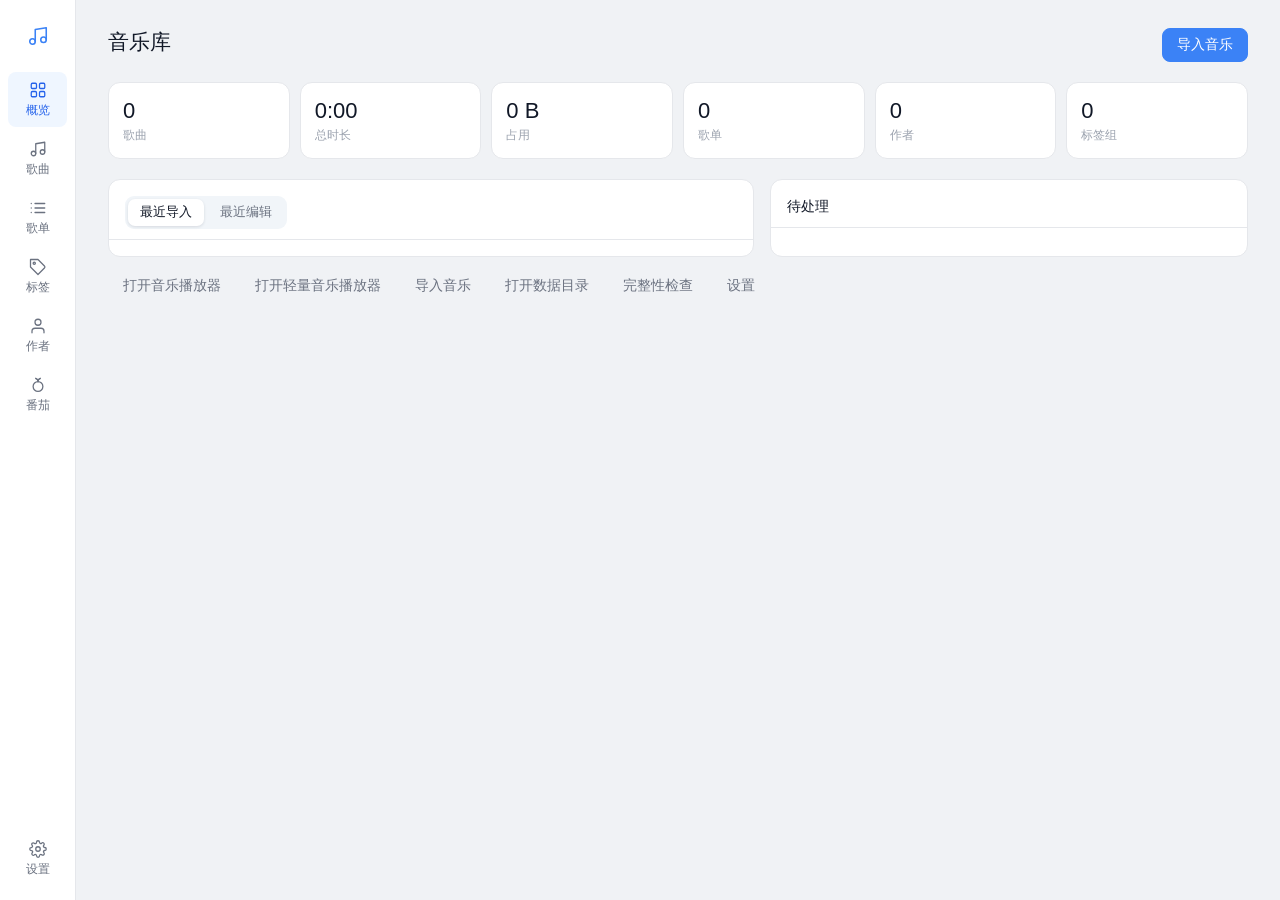
==== commit 43e8a564: "功能：番茄钟" ====
--- a/app/ui/manager/index.html
+++ b/app/ui/manager/index.html
@@ -70,6 +70,16 @@
         <span data-i18n="nav.authors">作者</span>
       </button>
 
+      <button class="rail-item" data-section="pomodoro">
+        <svg viewBox="0 0 24 24" aria-hidden="true">
+          <path d="M12 7.5c3.6 0 6.5 2.9 6.5 6.5S15.6 20.5 12 20.5 5.5 17.6 5.5 14 8.4 7.5 12 7.5Z"/>
+          <path d="M12 7.5c0-2 1.1-3.6 3-4.5"/>
+          <path d="M12 7.5c0-2-1.1-3.6-3-4.5"/>
+          <path d="M9 3.6c1 .2 2 .8 3 1.6 1-.8 2-1.4 3-1.6"/>
+        </svg>
+        <span data-i18n="nav.pomodoro">番茄</span>
+      </button>
+
       <div class="rail-spacer"></div>
 
       <button class="rail-item" data-section="settings">
@@ -294,6 +304,21 @@
         <section class="detail-pane" id="author-detail"></section>
       </section>
 
+      <section class="view view--split is-hidden" data-view="pomodoro">
+        <aside class="list-pane">
+          <header class="pane-head">
+            <div class="pane-title">
+              <h2 data-i18n="nav.pomodoro">番茄</h2>
+              <p class="pane-sub" id="pomodoro-count"></p>
+            </div>
+          </header>
+
+          <div class="pomodoro-nav" id="pomodoro-nav"></div>
+        </aside>
+
+        <section class="detail-pane" id="pomodoro-detail"></section>
+      </section>
+
       <section class="view is-hidden" data-view="settings">
         <header class="page-head">
           <div class="page-title">
@@ -305,10 +330,9 @@
         <div class="settings">
           <nav class="settings-nav" id="settings-nav" aria-label="设置分页">
             <button class="settings-tab is-active" data-settings="general" data-i18n="settings.general">通用</button>
+            <button class="settings-tab" data-settings="manager" data-i18n="settings.manager">音乐库管理器</button>
             <button class="settings-tab" data-settings="simple" data-i18n="settings.simple">轻量音乐播放器</button>
             <button class="settings-tab" data-settings="player" data-i18n="settings.player">音乐播放器</button>
-            <button class="settings-tab" data-settings="import" data-i18n="settings.import">导入</button>
-            <button class="settings-tab" data-settings="maintenance" data-i18n="settings.maintenance">维护</button>
             <button class="settings-tab" data-settings="about" data-i18n="about.title">关于</button>
           </nav>
           <div class="settings-body" id="settings-body"></div>
@@ -347,6 +371,8 @@
     <button class="icon-btn" id="audition-close" type="button" aria-label="关闭">×</button>
   </div>
 
+  <audio id="pomo-audition" preload="metadata"></audio>
+
   <aside class="drawer" id="drawer" role="dialog" aria-modal="false" hidden>
     <header class="drawer-head">
       <h2 id="drawer-title"></h2>
@@ -380,15 +406,18 @@
   <script src="js/render-library.js"></script>
   <script src="js/markdown.js"></script>
   <script src="js/render-settings.js"></script>
+  <script src="js/render-pomodoro.js"></script>
   <script src="js/stats.js"></script>
   <script src="js/integrity.js"></script>
   <script src="js/import.js"></script>
   <script src="js/actions-library.js"></script>
   <script src="js/actions-songs.js"></script>
+  <script src="js/actions-pomodoro.js"></script>
   <script src="js/events-shell.js"></script>
   <script src="js/events-playlists.js"></script>
   <script src="js/events-library.js"></script>
   <script src="js/events-panels.js"></script>
+  <script src="js/events-pomodoro.js"></script>
   <script src="js/main.js"></script>
 </body>
 </html>
--- a/app/ui/manager/styles.css
+++ b/app/ui/manager/styles.css
@@ -1151,6 +1151,17 @@
   padding-bottom: 2px;
 }
 
+/* 作者的作品列表：行是整块可点的「按钮」，最后一行离下边框要留出与别处
+   一致的呼吸空间，行内左侧也要比纯文字列表多缩进一点。 */
+.detail-pane .card.card--works {
+  padding-bottom: 10px;
+}
+
+.entry-list--works .entry-row {
+  padding-left: 12px;
+  padding-right: 12px;
+}
+
 .field-row {
   display: grid;
   grid-template-columns: 64px minmax(0, 1fr);
@@ -1337,6 +1348,94 @@
   font-size: 12.5px;
 }
 
+/* 错误卡片：浅色是红框 + 淡红底 + 红字；深色反过来用红底白字，
+   这样在暗色界面里也能一眼看出「这里坏了」。 */
+.error-card {
+  margin: 12px 0 10px;
+  padding: 12px 14px;
+  border: 1px solid var(--red);
+  border-radius: var(--radius);
+  background: var(--red-soft);
+  color: var(--red-text);
+  font-size: 12.5px;
+  line-height: 1.65;
+}
+
+.error-card-title {
+  margin-bottom: 4px;
+  font-size: 13px;
+  font-weight: 600;
+}
+
+.error-card-text {
+  margin: 0;
+  word-break: break-word;
+}
+
+.error-card-hint {
+  margin: 6px 0 0;
+  opacity: 0.82;
+}
+
+[data-theme="dark"] .error-card {
+  border-color: transparent;
+  background: var(--red);
+  color: #ffffff;
+}
+
+/* 删除确认里的从属关系清单：全部列出来，装不下就在框里滚动。 */
+.deps {
+  margin-top: 12px;
+  padding: 10px 12px;
+  border: 1px solid var(--border);
+  border-radius: var(--radius);
+  background: var(--surface-sunken);
+}
+
+.deps-title {
+  margin: 0 0 6px;
+  color: var(--text-soft);
+  font-size: 12px;
+}
+
+.deps-list {
+  display: flex;
+  flex-direction: column;
+  gap: 5px;
+  /* 清单可能有几十项：固定高度、框内滚动，弹窗本身不会被撑到屏幕外。 */
+  max-height: 184px;
+  margin: 0;
+  padding: 0 4px 0 0;
+  overflow-y: auto;
+  overscroll-behavior: contain;
+  list-style: none;
+}
+
+.deps-list li {
+  display: flex;
+  align-items: baseline;
+  gap: 8px;
+  min-width: 0;
+  font-size: 12.5px;
+}
+
+.dep-kind {
+  flex: none;
+  padding: 0 6px;
+  border-radius: 999px;
+  background: var(--surface-muted);
+  color: var(--muted);
+  font-size: 11px;
+  line-height: 1.7;
+}
+
+.dep-name {
+  overflow: hidden;
+  color: var(--text);
+  white-space: nowrap;
+  text-overflow: ellipsis;
+}
+
 .entry-list {
   margin: 0;
   padding: 10px 0 0;
@@ -1355,18 +1454,6 @@
 
 .entry-row:hover {
   background: var(--surface-hover);
-}
-
-.entry-row.is-dragging {
-  opacity: 0.45;
-}
-
-.entry-row.drop-before {
-  box-shadow: inset 0 2px 0 var(--blue);
-}
-
-.entry-row.drop-after {
-  box-shadow: inset 0 -2px 0 var(--blue);
 }
 
 .grip {
@@ -1404,7 +1491,8 @@
 
 .filter-row {
   display: grid;
-  grid-template-columns: 86px 92px minmax(0, 1fr) auto;
+  /* 手柄 · 包含方式 · 对象 · 取值 · 删除 */
+  grid-template-columns: 16px 86px 92px minmax(0, 1fr) auto;
   align-items: center;
   gap: 8px;
   padding: 8px 0;
@@ -1472,6 +1560,21 @@
   background: var(--panel);
   color: var(--text-strong);
   box-shadow: 0 1px 3px var(--shadow);
+}
+
+/* 撑满一行的分段控件（首次运行的语言选择）：语言名长短不一，平分宽度，
+   放不下就省略，别把弹窗顶宽。 */
+.seg--block {
+  display: flex;
+  width: 100%;
+}
+
+.seg--block .seg-item {
+  flex: 1;
+  min-width: 0;
+  overflow: hidden;
+  white-space: nowrap;
+  text-overflow: ellipsis;
 }
 
 /* ---------- 空状态 ---------- */
@@ -2026,6 +2129,21 @@
   flex: none;
 }
 
+/* 行内拖动手柄（小标签、条件行共用）：只有按住它才能拖，行里的输入框
+   仍然可以正常选文字。 */
+.drag-grip {
+  flex: none;
+  width: 16px;
+  padding-left: 2px;
+  font-size: 13px;
+  letter-spacing: 0;
+  line-height: 1;
+}
+
+.drag-grip:hover {
+  color: var(--text-soft);
+}
+
 .textarea {
   min-height: 68px;
   padding: 8px 10px;
@@ -2033,21 +2151,29 @@
   line-height: 1.6;
 }
 
-/* ---------- 作者列表拖拽 ---------- */
+/* ---------- 拖拽排序 ---------- */
 
 .song-row[draggable="true"] {
   cursor: grab;
 }
 
-.song-row.is-dragging {
+/* 落点那条蓝线：四种可拖的行共用。基态是一条全透明的内阴影，加类时才有
+   颜色和 2px 位移，所以出现与消失都是渐变的，不是硬闪一下。 */
+:is(.song-row, .entry-row, .tag-edit-row, .filter-row) {
+  box-shadow: inset 0 0 0 transparent;
+  transition: background 0.14s ease, border-color 0.14s ease, box-shadow 0.14s ease,
+    opacity 0.14s ease;
+}
+
+:is(.song-row, .entry-row, .tag-edit-row, .filter-row).is-dragging {
   opacity: 0.45;
 }
 
-.song-row.drop-before {
+:is(.song-row, .entry-row, .tag-edit-row, .filter-row).drop-before {
   box-shadow: inset 0 2px 0 var(--blue);
 }
 
-.song-row.drop-after {
+:is(.song-row, .entry-row, .tag-edit-row, .filter-row).drop-after {
   box-shadow: inset 0 -2px 0 var(--blue);
 }
 
@@ -2139,7 +2265,8 @@
   z-index: 40;
   display: flex;
   flex-direction: column;
-  width: 620px;
+  /* 七列统计表 + 每行的「清空」按钮，620 装不下，最后一列会被切掉。 */
+  width: 720px;
   max-width: 94vw;
   border-left: 1px solid var(--border);
   background: var(--panel);
@@ -2195,12 +2322,14 @@
 .drawer-body {
   flex: 1;
   min-height: 0;
-  padding: 12px 18px 24px;
+  /* 顶部不留内边距：粘性表头要贴在滚动容器顶端，留一条缝的话滚动内容会从
+     表头上方穿过去。上边距交给第一个子元素自己给。 */
+  padding: 0 18px 24px;
   overflow-y: auto;
 }
 
 .drawer-note {
-  margin: 0 0 10px;
+  margin: 12px 0 10px;
   color: var(--text-soft);
   font-size: 12.5px;
   line-height: 1.7;
@@ -2215,6 +2344,7 @@
 .drawer-table th {
   position: sticky;
   top: 0;
+  z-index: 1;
   padding: 6px 6px;
   border-bottom: 1px solid var(--border);
   background: var(--panel);
@@ -2236,7 +2366,7 @@
 }
 
 .drawer-table .cell-title {
-  max-width: 150px;
+  max-width: 120px;
   overflow: hidden;
   white-space: nowrap;
   text-overflow: ellipsis;
@@ -2246,7 +2376,7 @@
   display: flex;
   align-items: center;
   gap: 8px;
-  min-width: 110px;
+  min-width: 104px;
 }
 
 .rate-track {
@@ -2390,6 +2520,53 @@
   width: 190px;
 }
 
+/* 快捷键的按键帽：看着像一个键，点一下进入录制。 */
+.keycap {
+  min-width: 84px;
+  padding: 5px 12px;
+  border: 1px solid var(--border-strong);
+  border-bottom-width: 2px;
+  border-radius: var(--radius);
+  background: var(--surface-sunken);
+  color: var(--text);
+  font-family: "Cascadia Mono", "Consolas", monospace;
+  font-size: 12.5px;
+  line-height: 1.4;
+  white-space: nowrap;
+}
+
+.keycap:hover {
+  border-color: var(--blue-border);
+  background: var(--blue-soft);
+  color: var(--blue-text);
+}
+
+.keycap.is-recording {
+  animation: keycap-pulse 1s ease-in-out infinite;
+  border-color: var(--blue);
+  background: var(--blue-soft);
+  color: var(--blue-text);
+}
+
+@keyframes keycap-pulse {
+  50% {
+    opacity: 0.55;
+  }
+}
+
+/* 首次运行的语言选择：标题与分段控件之间留 2px，别贴在一起。 */
+.firstrun-label {
+  display: block;
+  margin-bottom: 2px;
+}
+
+/* 路径类输入框比普通数字框宽一档：路径长，190px 只看得见盘符。 */
+.settings-row-control .input.path-input {
+  width: 300px;
+  font-family: "Cascadia Mono", "Consolas", monospace;
+  font-size: 12.5px;
+}
+
 .settings-actions {
   display: flex;
   flex-wrap: wrap;
@@ -2735,3 +2912,382 @@
   border: none;
   border-top: 1px solid var(--border);
 }
+
+/* ---------- 番茄钟 ---------- */
+
+.pomodoro-nav {
+  flex: 1;
+  min-height: 0;
+  padding: 2px 8px 18px;
+  overflow-y: auto;
+}
+
+.pomo-overview {
+  display: flex;
+  align-items: center;
+  gap: 8px;
+  width: 100%;
+  padding: 9px 10px;
+  border: 0;
+  border-radius: var(--radius);
+  background: transparent;
+  color: var(--text);
+  font-size: 13px;
+  text-align: left;
+}
+
+.pomo-overview:hover {
+  background: var(--surface-hover);
+}
+
+.pomo-overview.is-active {
+  background: var(--blue-soft);
+  color: var(--blue-text);
+}
+
+.pomo-overview-icon {
+  display: inline-flex;
+  color: var(--muted);
+}
+
+.pomo-overview-icon svg {
+  width: 16px;
+  height: 16px;
+  fill: none;
+  stroke: currentColor;
+  stroke-width: 1.6;
+}
+
+.pomo-overview.is-active .pomo-overview-icon {
+  color: var(--blue-text);
+}
+
+.pomo-group {
+  margin-top: 6px;
+}
+
+.pomo-group-head {
+  display: flex;
+  align-items: center;
+  gap: 2px;
+}
+
+.pomo-group-toggle {
+  display: flex;
+  flex: 1;
+  align-items: center;
+  gap: 6px;
+  min-width: 0;
+  padding: 7px 6px 7px 8px;
+  border: 0;
+  border-radius: var(--radius);
+  background: transparent;
+  color: var(--text-soft);
+  font-size: 12px;
+  text-align: left;
+}
+
+.pomo-group-toggle:hover {
+  background: var(--surface-hover);
+  color: var(--text);
+}
+
+.pomo-chevron {
+  flex: none;
+  width: 13px;
+  height: 13px;
+  fill: none;
+  stroke: currentColor;
+  stroke-width: 2;
+  transition: transform 0.15s var(--ease);
+}
+
+.pomo-chevron.is-collapsed {
+  transform: rotate(-90deg);
+}
+
+.pomo-group-name {
+  overflow: hidden;
+  white-space: nowrap;
+  text-overflow: ellipsis;
+}
+
+.pomo-group-count {
+  flex: none;
+  margin-left: auto;
+  color: var(--muted);
+  font-size: 11px;
+  font-variant-numeric: tabular-nums;
+}
+
+.pomo-group-add {
+  flex: none;
+  color: var(--muted);
+}
+
+.pomo-list {
+  margin: 2px 0 0;
+  padding: 0 0 0 8px;
+  list-style: none;
+}
+
+.pomo-row {
+  display: flex;
+  align-items: center;
+  gap: 8px;
+  padding: 7px 8px;
+  border: 1px solid transparent;
+  border-radius: var(--radius);
+  cursor: pointer;
+}
+
+.pomo-row:hover {
+  background: var(--surface-hover);
+}
+
+.pomo-row.is-active {
+  border-color: var(--blue-border);
+  background: var(--blue-soft);
+}
+
+.pomo-row.is-dragging {
+  opacity: 0.45;
+}
+
+.pomo-row.drop-before {
+  box-shadow: inset 0 2px 0 var(--blue);
+}
+
+.pomo-row.drop-after {
+  box-shadow: inset 0 -2px 0 var(--blue);
+}
+
+.pomo-row-body {
+  display: flex;
+  flex-direction: column;
+  gap: 1px;
+  min-width: 0;
+}
+
+.pomo-row-name {
+  overflow: hidden;
+  color: var(--text);
+  font-size: 13px;
+  white-space: nowrap;
+  text-overflow: ellipsis;
+}
+
+.pomo-row.is-active .pomo-row-name {
+  color: var(--blue-text);
+}
+
+.pomo-row-sub {
+  overflow: hidden;
+  color: var(--muted);
+  font-size: 11px;
+  white-space: nowrap;
+  text-overflow: ellipsis;
+}
+
+.pomo-empty {
+  padding: 8px 10px;
+  color: var(--muted);
+  font-size: 11.5px;
+}
+
+/* 总览 */
+
+.pomo-stat-grid {
+  display: grid;
+  grid-template-columns: repeat(4, minmax(0, 1fr));
+  gap: 10px;
+}
+
+.pomo-stat-grid--small {
+  margin-bottom: 8px;
+}
+
+.pomo-stat {
+  display: flex;
+  flex-direction: column;
+  gap: 2px;
+  padding: 10px 12px;
+  border: 1px solid var(--border-soft);
+  border-radius: var(--radius);
+  background: var(--surface-sunken);
+}
+
+.pomo-stat-value {
+  color: var(--text-strong);
+  font-size: 18px;
+  font-weight: 600;
+  font-variant-numeric: tabular-nums;
+}
+
+.pomo-stat-label {
+  color: var(--muted);
+  font-size: 11px;
+}
+
+.pomo-count-grid {
+  display: flex;
+  flex-wrap: wrap;
+  gap: 6px 18px;
+  padding: 2px 0 4px;
+  color: var(--text-soft);
+  font-size: 12.5px;
+}
+
+/* 详情 */
+
+.pomo-preview {
+  display: flex;
+  align-items: center;
+  justify-content: center;
+  max-height: 380px;
+  margin-top: 12px;
+  border: 1px solid var(--border);
+  border-radius: var(--radius);
+  background: #0b0d10;
+  overflow: hidden;
+}
+
+.pomo-preview img,
+.pomo-preview video {
+  display: block;
+  max-width: 100%;
+  max-height: 380px;
+  object-fit: contain;
+}
+
+.pomo-seg-list {
+  display: flex;
+  flex-direction: column;
+  gap: 6px;
+}
+
+.pomo-seg-row {
+  display: grid;
+  grid-template-columns: 22px 52px minmax(0, 1fr) 36px 30px;
+  align-items: center;
+  gap: 8px;
+  padding: 6px 8px;
+  border: 1px solid var(--border-soft);
+  border-radius: var(--radius);
+  background: var(--surface-sunken);
+}
+
+.pomo-seg-type {
+  color: var(--text-soft);
+  font-size: 11.5px;
+}
+
+.pomo-seg-type.is-focus {
+  color: var(--blue-text);
+}
+
+.pomo-seg-input {
+  width: 100%;
+  max-width: 120px;
+}
+
+.pomo-seg-unit {
+  color: var(--muted);
+  font-size: 11.5px;
+}
+
+.pomo-audition {
+  display: flex;
+  align-items: center;
+  gap: 10px;
+  padding: 8px 10px;
+  border: 1px solid var(--border);
+  border-radius: var(--radius);
+  background: var(--surface-sunken);
+}
+
+.pomo-audition-toggle {
+  flex: none;
+  color: var(--blue);
+}
+
+.pomo-audition-toggle svg {
+  width: 18px;
+  height: 18px;
+  fill: currentColor;
+}
+
+.pomo-audition-toggle .icon-pause {
+  display: none;
+}
+
+.pomo-audition-toggle[data-playing="true"] .icon-play {
+  display: none;
+}
+
+.pomo-audition-toggle[data-playing="true"] .icon-pause {
+  display: block;
+}
+
+.pomo-audition-time {
+  min-width: 36px;
+  color: var(--muted);
+  font-size: 11.5px;
+  font-variant-numeric: tabular-nums;
+}
+
+.pomo-audition-seek {
+  flex: 1;
+}
+
+/* 导入 */
+
+.pomo-import-grid {
+  display: grid;
+  grid-template-columns: 1fr 1fr;
+  gap: 12px;
+  margin: 10px 0;
+}
+
+.pomo-import-field {
+  display: flex;
+  flex-direction: column;
+  gap: 4px;
+  color: var(--text-soft);
+  font-size: 12px;
+}
+
+.pomo-import-field--inline {
+  flex-direction: row;
+  align-items: center;
+  gap: 8px;
+  margin-top: 8px;
+}
+
+.pomo-import-field--inline .input {
+  width: 90px;
+}
+
+.pomo-import-grid.is-disabled,
+#pomo-trim-options.is-disabled {
+  opacity: 0.45;
+}
+
+@media (max-width: 1100px) {
+  .pomo-stat-grid {
+    grid-template-columns: repeat(2, minmax(0, 1fr));
+  }
+}
+
+.pomodoro-nav::-webkit-scrollbar {
+  width: 8px;
+}
+
+.pomodoro-nav::-webkit-scrollbar-thumb {
+  border-radius: 4px;
+  background: var(--scrollbar);
+}
+
+.pomodoro-nav::-webkit-scrollbar-thumb:hover {
+  background: var(--scrollbar-hover);
+}
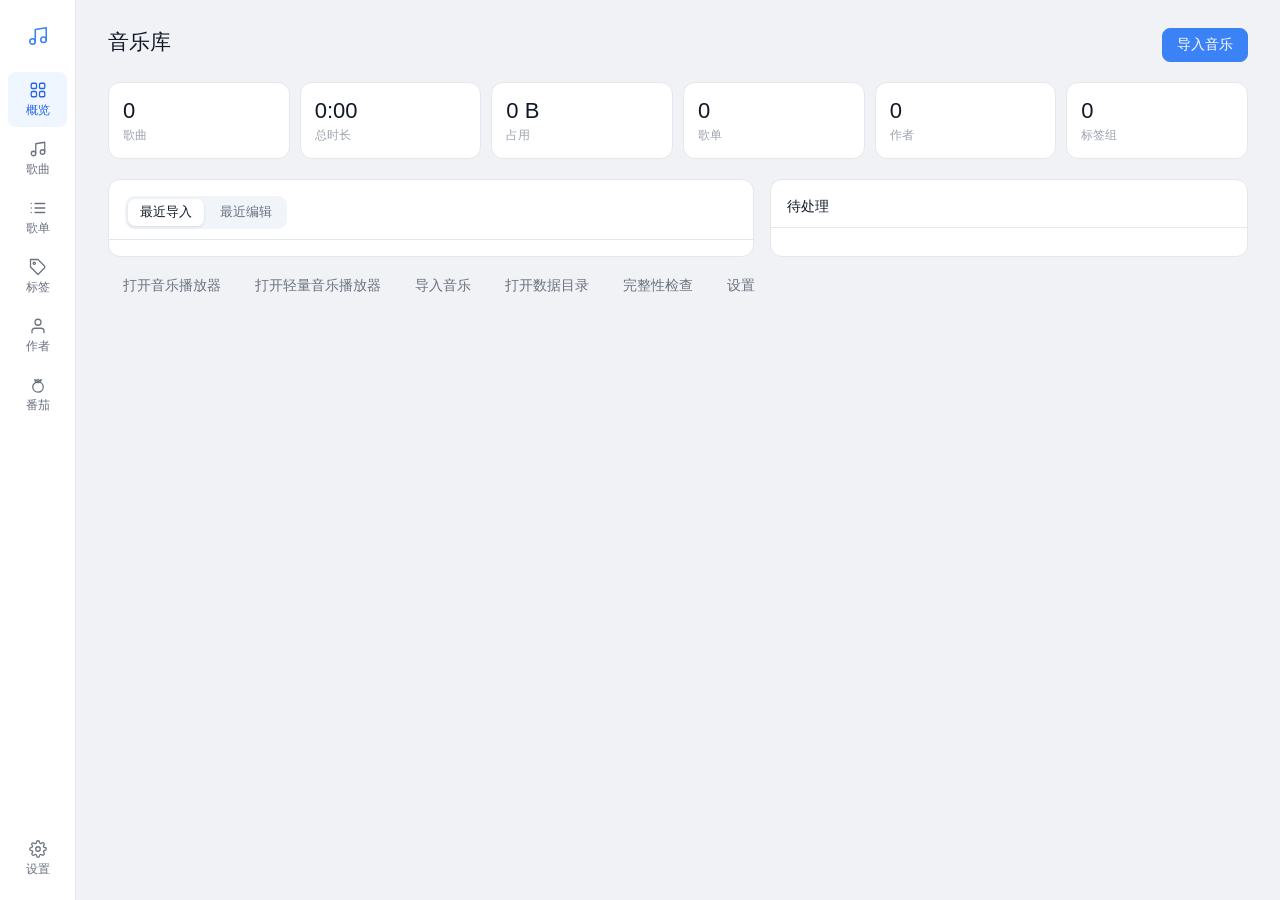
==== commit bf97ecb3: "修复" ====
--- a/app/ui/manager/index.html
+++ b/app/ui/manager/index.html
@@ -72,10 +72,10 @@
 
       <button class="rail-item" data-section="pomodoro">
         <svg viewBox="0 0 24 24" aria-hidden="true">
-          <path d="M12 7.5c3.6 0 6.5 2.9 6.5 6.5S15.6 20.5 12 20.5 5.5 17.6 5.5 14 8.4 7.5 12 7.5Z"/>
-          <path d="M12 7.5c0-2 1.1-3.6 3-4.5"/>
-          <path d="M12 7.5c0-2-1.1-3.6-3-4.5"/>
-          <path d="M9 3.6c1 .2 2 .8 3 1.6 1-.8 2-1.4 3-1.6"/>
+          <path d="M12 8c4 0 7 3 7 6.8s-3 6.7-7 6.7-7-3-7-6.7S8 8 12 8Z"/>
+          <path d="M12 8c-1-1.8-2.5-2.8-4.4-3 .3 1.8 1.4 3.2 3.2 4"/>
+          <path d="M12 8c1-1.8 2.5-2.8 4.4-3-.3 1.8-1.4 3.2-3.2 4"/>
+          <path d="M12 8V4.2"/>
         </svg>
         <span data-i18n="nav.pomodoro">番茄</span>
       </button>
--- a/app/ui/manager/styles.css
+++ b/app/ui/manager/styles.css
@@ -3291,3 +3291,23 @@
 .pomodoro-nav::-webkit-scrollbar-thumb:hover {
   background: var(--scrollbar-hover);
 }
+
+/* 详情里的下拉框与输入框同宽；小号下拉只留给筛选行。 */
+.field-body > .select {
+  width: 100%;
+}
+
+.select.is-disabled {
+  opacity: 0.5;
+  cursor: default;
+  pointer-events: none;
+}
+
+/* 「什么都不做」与「循环交叉淡化」之间留一口气。 */
+#pomo-trim-options {
+  margin-top: 14px;
+}
+
+#pomo-trim-options > .detail-hint {
+  margin-bottom: 10px;
+}
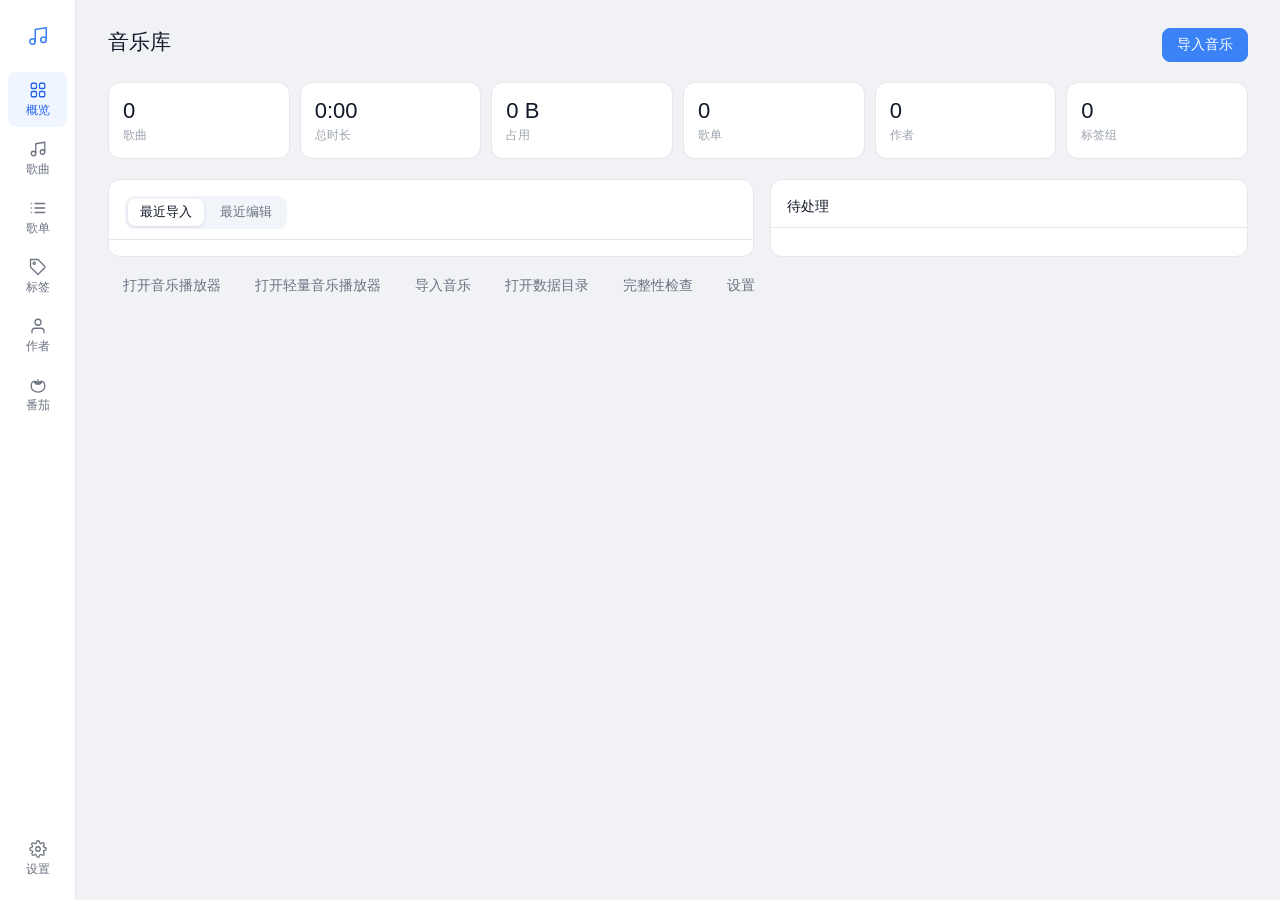
==== commit 20ecb681: "改图标" ====
--- a/app/ui/manager/index.html
+++ b/app/ui/manager/index.html
@@ -72,10 +72,10 @@
 
       <button class="rail-item" data-section="pomodoro">
         <svg viewBox="0 0 24 24" aria-hidden="true">
-          <path d="M12 8c4 0 7 3 7 6.8s-3 6.7-7 6.7-7-3-7-6.7S8 8 12 8Z"/>
-          <path d="M12 8c-1-1.8-2.5-2.8-4.4-3 .3 1.8 1.4 3.2 3.2 4"/>
-          <path d="M12 8c1-1.8 2.5-2.8 4.4-3-.3 1.8-1.4 3.2-3.2 4"/>
-          <path d="M12 8V4.2"/>
+          <path d="M12 10.4c-1.5-1.8-3.6-2.9-5.9-2.9C3.9 7.5 3 10.6 3 14c0 4.2 4 7.4 9 7.4s9-3.2 9-7.4c0-3.4-.9-6.5-3.1-6.5-2.3 0-4.4 1.1-5.9 2.9Z"/>
+          <path d="M12 10.2C10.9 8.1 9.1 7 6.9 6.8c.4 2.1 1.7 3.7 3.8 4.4"/>
+          <path d="M12 10.2c1.1-2.1 2.9-3.2 5.1-3.4-.4 2.1-1.7 3.7-3.8 4.4"/>
+          <path d="M12 10.2V4.9"/>
         </svg>
         <span data-i18n="nav.pomodoro">番茄</span>
       </button>
--- a/app/ui/manager/styles.css
+++ b/app/ui/manager/styles.css
@@ -3311,3 +3311,35 @@
 #pomo-trim-options > .detail-hint {
   margin-bottom: 10px;
 }
+
+/* 卡片标题下的第一块内容如果是自定义区块（不是自带 padding-top 的 .field-row），
+   要自己补上与别处一致的间距，否则会紧贴着标题下面那条线。 */
+.card
+  > :is(.card-title, .card-tools, .card-heading)
+  + :is(.pomo-audition-host, .pomo-seg-list, .pomo-stat-grid, .pomo-count-grid) {
+  padding-top: 10px;
+}
+
+/* 计时器比例的滑杆行：与音量行同款，但在详情里要能伸缩。 */
+.pomo-scale-line {
+  display: flex;
+  align-items: center;
+  gap: 12px;
+  width: 100%;
+  max-width: 280px;
+}
+
+.pomo-scale-line .range {
+  flex: 1;
+}
+
+/* 计时器比例的滑杆要有填充，才能一眼看出当前值在区间里的位置。 */
+.pomo-scale-line .range {
+  background: linear-gradient(
+    to right,
+    var(--blue) 0,
+    var(--blue) var(--fill, 0%),
+    var(--surface-muted) var(--fill, 0%),
+    var(--surface-muted) 100%
+  );
+}
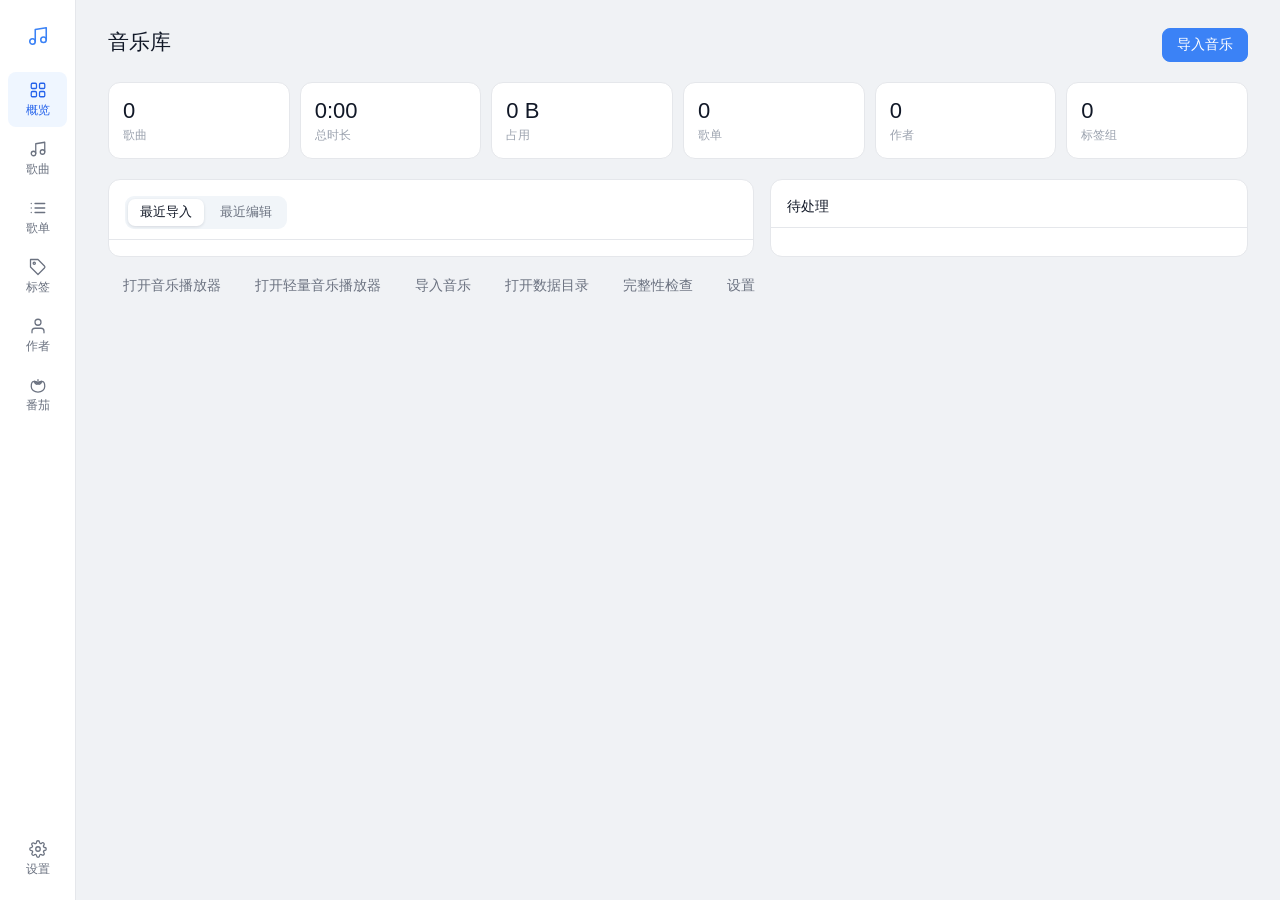
==== commit fa0b395f: "功能更新，bug修复" ====
--- a/app/ui/manager/index.html
+++ b/app/ui/manager/index.html
@@ -215,6 +215,7 @@
             <div class="selection-actions">
               <button class="btn soft" data-batch="tags" data-i18n="action.batch_tags">加标签</button>
               <button class="btn soft" data-batch="playlist" data-i18n="action.batch_playlist">加入歌单</button>
+              <button class="btn soft" data-batch="export">导出</button>
               <button class="btn ghost" data-batch="clear" data-i18n="action.clear">取消选择</button>
               <button class="btn danger-ghost" data-batch="delete" data-i18n="song.delete">删除歌曲</button>
             </div>
--- a/app/ui/manager/styles.css
+++ b/app/ui/manager/styles.css
@@ -533,12 +533,23 @@
   box-shadow: 0 1px 3px var(--shadow);
 }
 
+/* 卡片里的行列表：卡片自己没有内边距时，靠这一圈 8px 让行不贴边。 */
 .rows {
   display: flex;
   flex-direction: column;
   margin: 0;
   padding: 8px;
   list-style: none;
+}
+
+/* 番茄详情里的卡片已经有 18px 内边距：列表不再左右缩进，悬停底色与卡片标题
+   左对齐；行内保留 10px，文字才不会贴着底色的左边。 */
+.rows--flush {
+  padding: 2px 0 0;
+}
+
+.rows--flush .row {
+  padding: 7px 10px;
 }
 
 .row {
@@ -1053,6 +1064,13 @@
   gap: 2px;
 }
 
+/* 左栏只有二百多像素，五个动作按默认尺寸会挤成三行；收紧一点刚好两行。 */
+.selection-actions .btn {
+  height: 28px;
+  padding: 0 8px;
+  font-size: 12.5px;
+}
+
 /* ---------- 详情 ---------- */
 
 .detail-pane {
@@ -2918,7 +2936,10 @@
 .pomodoro-nav {
   flex: 1;
   min-height: 0;
-  padding: 2px 8px 18px;
+  /* 与歌曲 / 歌单列表同一条左边线：list-pane 自己已经有 16px 内边距，
+     这里再叠 8px 会多出一条空带，看起来像列表左边被挖掉一条。 */
+  margin: 6px -6px 0;
+  padding: 0 6px 18px;
   overflow-y: auto;
 }
 
@@ -3027,7 +3048,8 @@
 
 .pomo-list {
   margin: 2px 0 0;
-  padding: 0 0 0 8px;
+  /* 不再额外缩进：分组行与「总览」、与其他分区的列表行都从同一条线开始。 */
+  padding: 0;
   list-style: none;
 }
 
@@ -3035,7 +3057,9 @@
   display: flex;
   align-items: center;
   gap: 8px;
-  padding: 7px 8px;
+  /* 左内边距把行名送到分组标题下面（标题在 chevron 右侧），行的底色仍然
+     从列表左边线开始——缩进靠内边距，不靠空白。 */
+  padding: 7px 8px 7px 27px;
   border: 1px solid transparent;
   border-radius: var(--radius);
   cursor: pointer;
@@ -3319,27 +3343,3 @@
   + :is(.pomo-audition-host, .pomo-seg-list, .pomo-stat-grid, .pomo-count-grid) {
   padding-top: 10px;
 }
-
-/* 计时器比例的滑杆行：与音量行同款，但在详情里要能伸缩。 */
-.pomo-scale-line {
-  display: flex;
-  align-items: center;
-  gap: 12px;
-  width: 100%;
-  max-width: 280px;
-}
-
-.pomo-scale-line .range {
-  flex: 1;
-}
-
-/* 计时器比例的滑杆要有填充，才能一眼看出当前值在区间里的位置。 */
-.pomo-scale-line .range {
-  background: linear-gradient(
-    to right,
-    var(--blue) 0,
-    var(--blue) var(--fill, 0%),
-    var(--surface-muted) var(--fill, 0%),
-    var(--surface-muted) 100%
-  );
-}
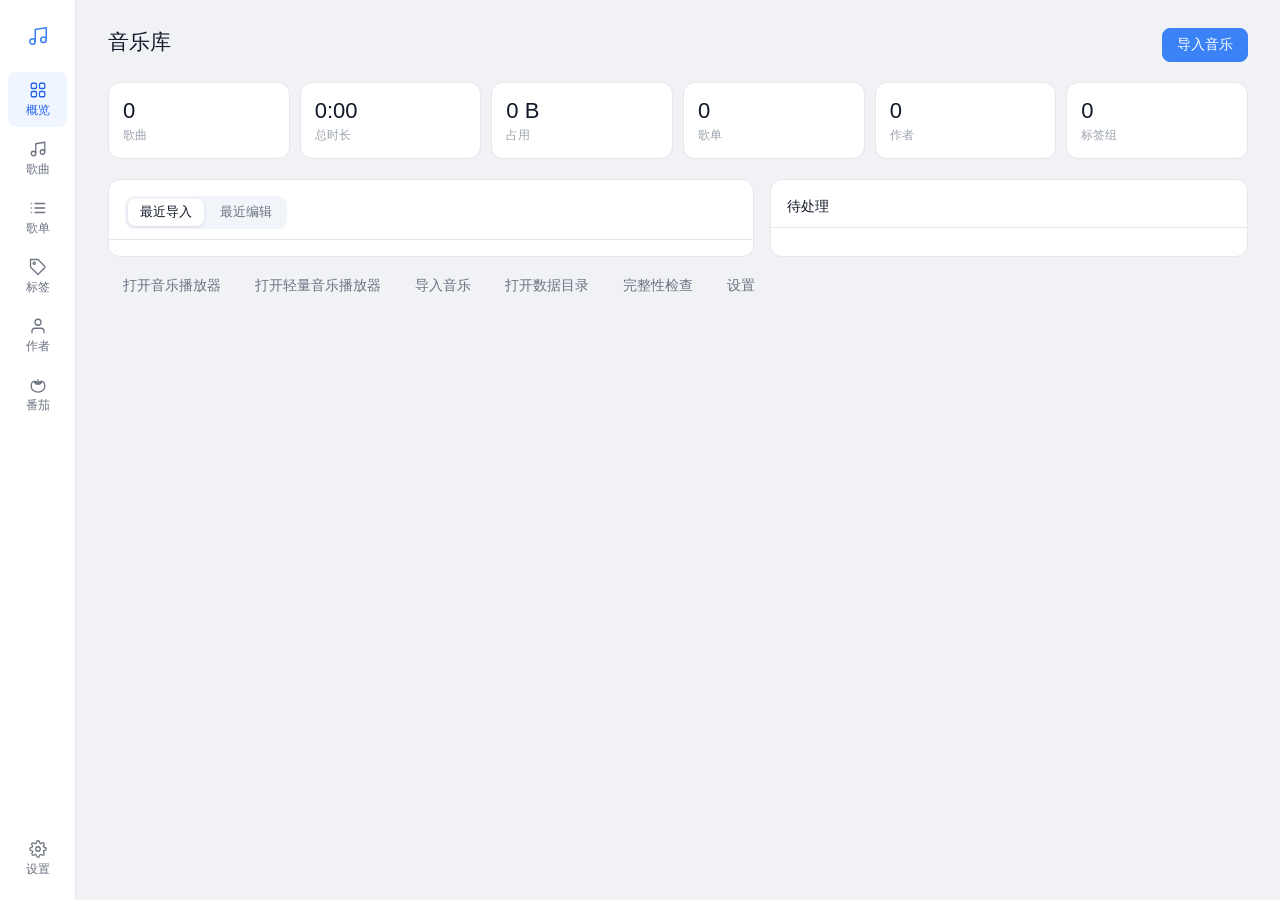
==== commit bfffaf76: "补文档，补i18n" ====
--- a/app/ui/manager/index.html
+++ b/app/ui/manager/index.html
@@ -215,7 +215,7 @@
             <div class="selection-actions">
               <button class="btn soft" data-batch="tags" data-i18n="action.batch_tags">加标签</button>
               <button class="btn soft" data-batch="playlist" data-i18n="action.batch_playlist">加入歌单</button>
-              <button class="btn soft" data-batch="export">导出</button>
+              <button class="btn soft" data-batch="export" data-i18n="action.export">导出</button>
               <button class="btn ghost" data-batch="clear" data-i18n="action.clear">取消选择</button>
               <button class="btn danger-ghost" data-batch="delete" data-i18n="song.delete">删除歌曲</button>
             </div>
